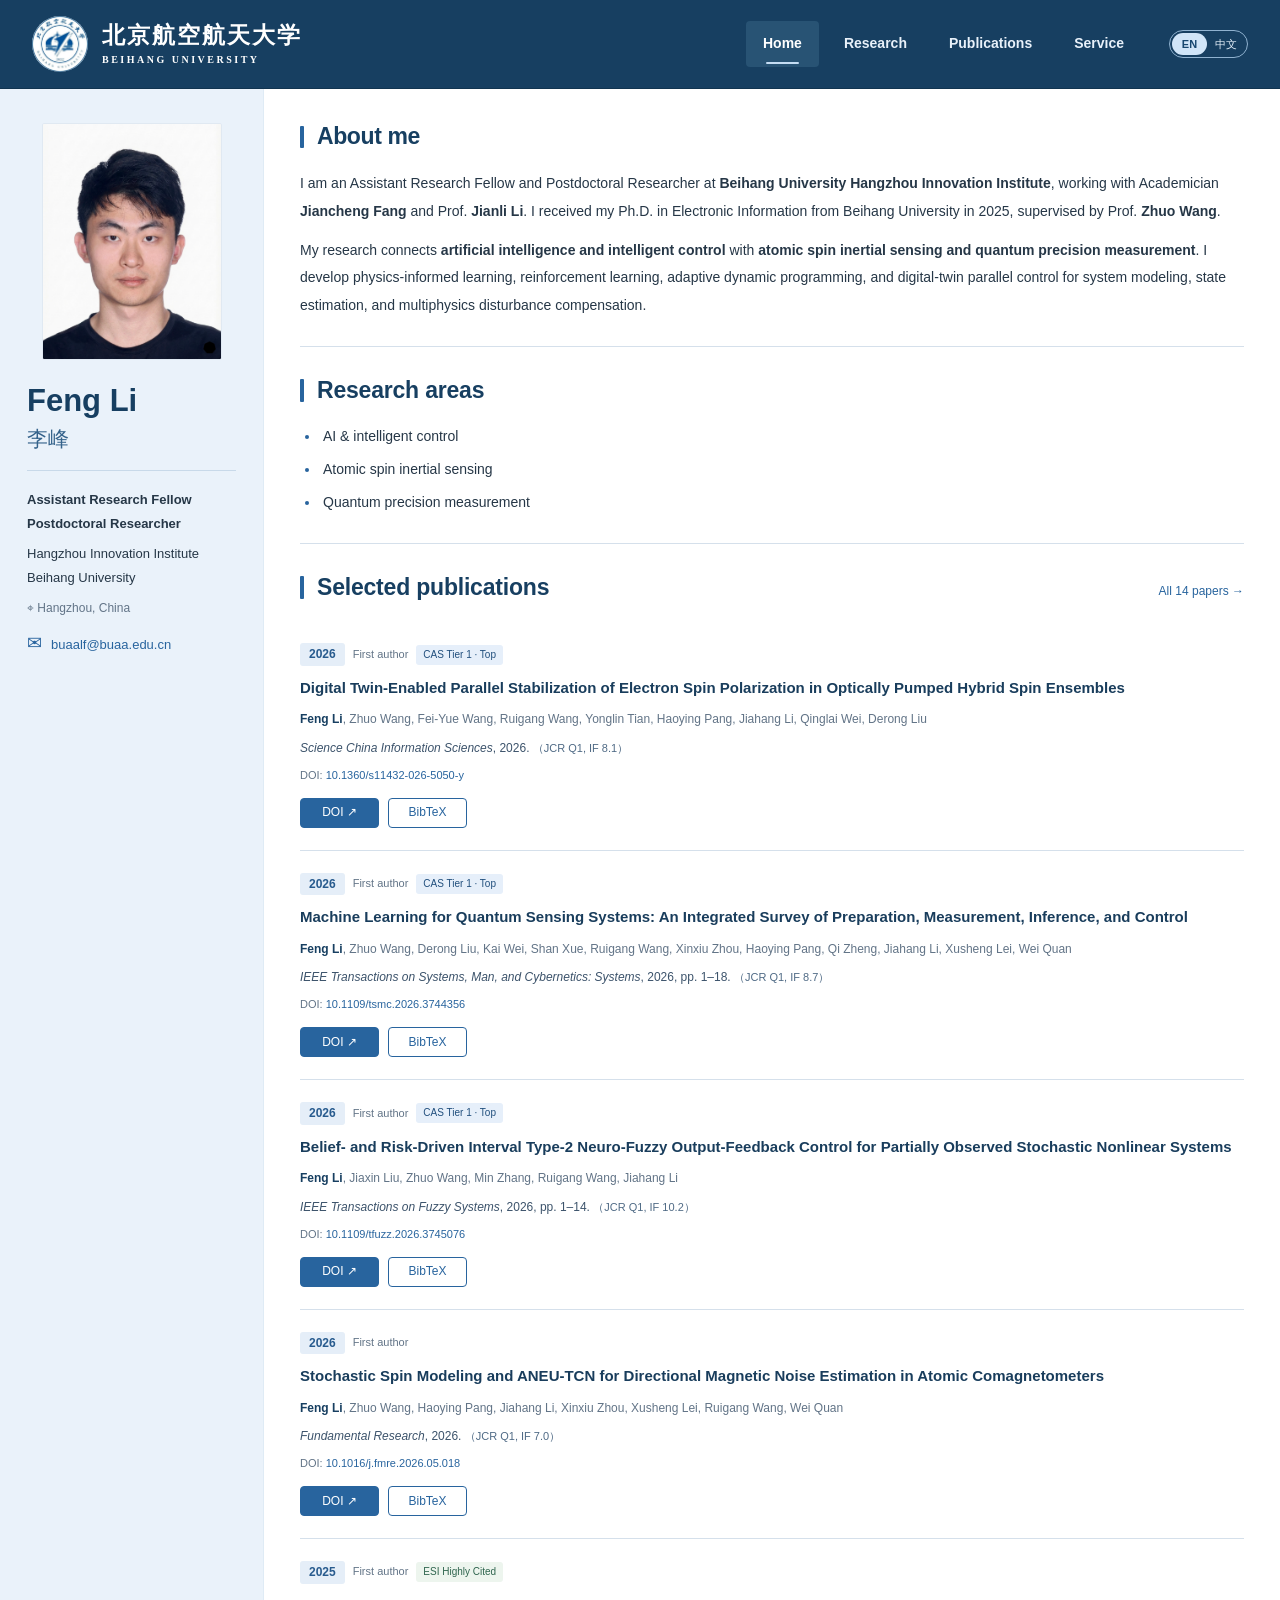
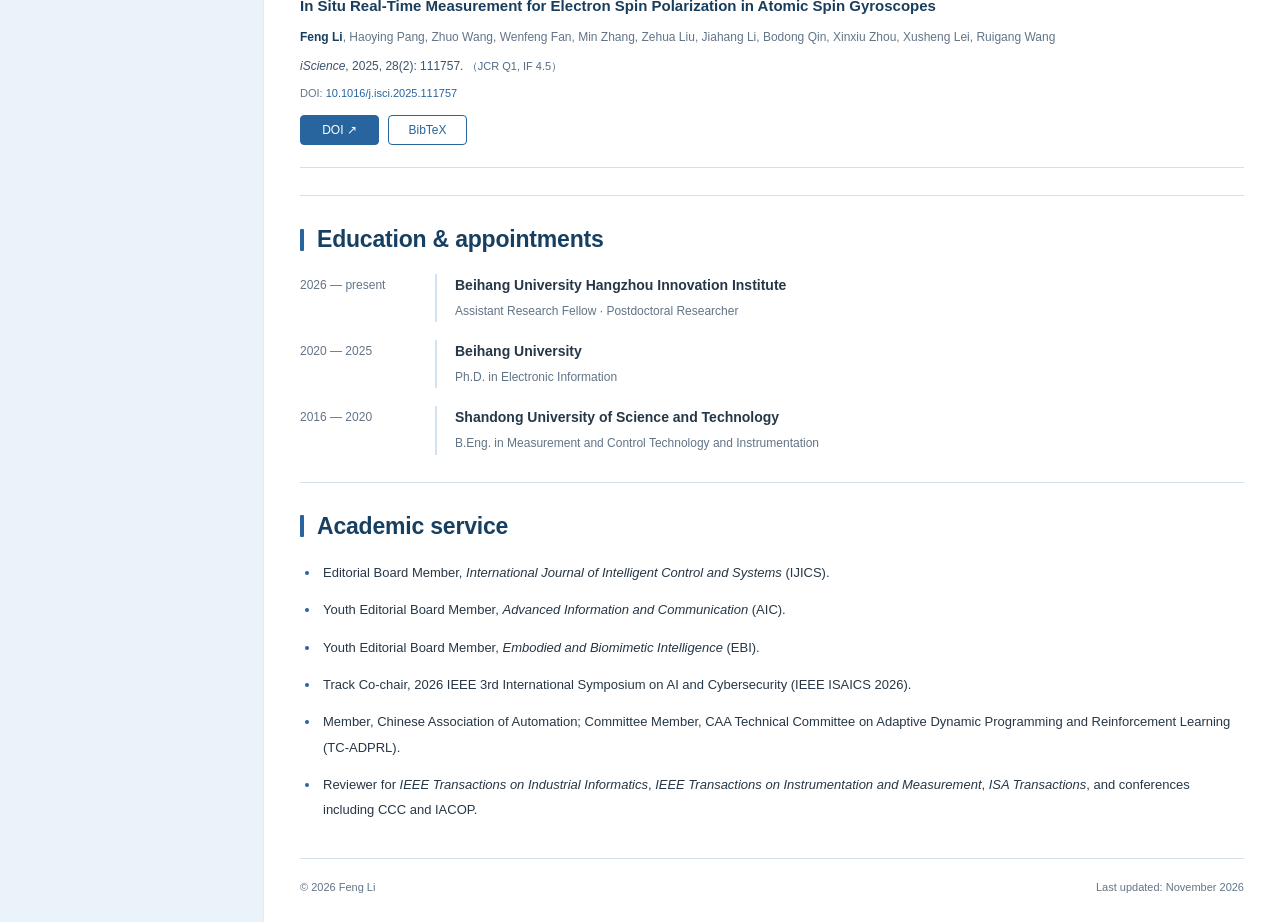
==== index.html @ 1f86ce26 "Use Beihang seal as the website favicon" ====
<!doctype html>
<html lang="en"><head><meta charset="utf-8"><meta name="viewport" content="width=device-width,initial-scale=1">
<title>Feng Li | Beihang University</title><meta name="description" content="Feng Li (李峰), Assistant Research Fellow and Postdoctoral Researcher at Beihang University Hangzhou Innovation Institute. AI, intelligent control, and quantum precision sensing.">
<link rel="icon" href="assets/beihang-seal.jpg?v=5301e7c4b6" type="image/jpeg" sizes="451x451"><link rel="icon" href="assets/favicon.svg?v=5301e7c4b6" type="image/svg+xml" sizes="any"><link rel="stylesheet" href="assets/style.css?v=e3f5baf408">
<script>try{document.documentElement.lang=localStorage.getItem('feng-li-language')==='zh'?'zh':'en'}catch{}</script>
<script defer src="assets/publications.js"></script><script defer src="assets/main.js?v=169845bc36"></script>
<meta property="og:title" content="Feng Li | Beihang University"><meta property="og:description" content="Artificial intelligence, intelligent control, and quantum precision sensing."><meta property="og:type" content="website"><meta property="og:image" content="https://fonx1997.github.io/assets/portrait.jpg">
<link rel="canonical" href="https://fonx1997.github.io/"></head>
<body data-page="home"><a class="skip-link" href="#main"><span data-lang="en">Skip to content</span><span data-lang="zh">跳转到正文</span></a>
<header class="site-header"><div class="header-inner"><a class="university-brand" href="https://www.buaa.edu.cn/" target="_blank" rel="noopener noreferrer" aria-label="北京航空航天大学 / Beihang University">
        <img class="university-seal" src="assets/beihang-seal.jpg" width="56" height="56" alt="北京航空航天大学校徽 / Beihang University emblem">
        <span class="university-wordmark"><span class="university-name-zh">北京航空航天大学</span><span class="university-name-en">BEIHANG UNIVERSITY</span></span>
      </a><nav aria-label="Main navigation"><a href="index.html" data-nav="home" aria-current="page"><span data-lang="en">Home</span><span data-lang="zh">首页</span></a><a href="research.html" data-nav="research"><span data-lang="en">Research</span><span data-lang="zh">研究方向</span></a><a href="publications.html" data-nav="publications"><span data-lang="en">Publications</span><span data-lang="zh">学术论文</span></a><a href="index.html#service" data-nav="service"><span data-lang="en">Service</span><span data-lang="zh">学术服务</span></a></nav>
<div class="language-switch" role="group" aria-label="Website language"><button type="button" data-set-language="en" aria-label="Read in English">EN</button><button type="button" data-set-language="zh" aria-label="切换为中文">中文</button></div></div></header>
<div class="site-layout"><aside class="profile" aria-label="Researcher profile"><div class="profile-inner">
      <a class="portrait-link" href="index.html" aria-label="Feng Li homepage"><img class="portrait" src="assets/portrait.jpg" width="180" height="237" alt="Feng Li / 李峰"></a>
      <a class="profile-name" href="index.html"><span data-lang="en">Feng Li <span class="name-zh">李峰</span></span><span data-lang="zh">李峰 <span class="name-zh">Feng Li</span></span></a>
      <p class="profile-role"><span data-lang="en">Assistant Research Fellow<br> Postdoctoral Researcher</span><span data-lang="zh">助理研究员（博士后）</span></p>
      <p class="profile-affiliation"><span data-lang="en">Hangzhou Innovation Institute<br> Beihang University</span><span data-lang="zh">北京航空航天大学<br> 杭州创新研究院</span></p>
      <p class="location"><span aria-hidden="true">⌖</span> <span data-lang="en">Hangzhou, China</span><span data-lang="zh">中国 · 杭州</span></p>
      <div class="profile-links">
        <a href="mailto:buaalf@buaa.edu.cn"><span aria-hidden="true">✉</span> buaalf@buaa.edu.cn</a>
      </div>
    </div></aside><div class="content-column">
<main id="main"><section id="about"><div class="section-title"><h1><span data-lang="en">About me</span><span data-lang="zh">学术简介</span></h1></div><div data-lang="en"><p>I am an Assistant Research Fellow and Postdoctoral Researcher at <strong>Beihang University Hangzhou Innovation Institute</strong>, working with Academician <strong>Jiancheng Fang</strong> and Prof. <strong>Jianli Li</strong>. I received my Ph.D. in Electronic Information from Beihang University in 2025, supervised by Prof. <strong>Zhuo Wang</strong>.</p><p>My research connects <strong>artificial intelligence and intelligent control</strong> with <strong>atomic spin inertial sensing and quantum precision measurement</strong>. I develop physics-informed learning, reinforcement learning, adaptive dynamic programming, and digital-twin parallel control for system modeling, state estimation, and multiphysics disturbance compensation.</p></div><div data-lang="zh"><p>我现任<strong>北京航空航天大学杭州创新研究院助理研究员（博士后）</strong>，合作导师为<strong>房建成院士、李建利教授</strong>。2025 年获北京航空航天大学电子信息博士学位，博士生导师为<strong>王卓教授</strong>。</p><p>我的研究围绕<strong>人工智能与智能控制算法</strong>及其在<strong>原子自旋惯性测量、量子精密测量</strong>中的应用展开，重点研究物理约束深度学习、强化学习、自适应动态规划与数字孪生平行控制，开展系统建模、状态估计及多物理场耦合扰动补偿。</p></div></section><section id="research-areas"><div class="section-title"><h2><span data-lang="en">Research areas</span><span data-lang="zh">研究方向</span></h2></div><ul class="home-directions"><li><span data-lang="en">AI & intelligent control</span><span data-lang="zh">人工智能与智能控制</span></li><li><span data-lang="en">Atomic spin inertial sensing</span><span data-lang="zh">原子自旋惯性测量</span></li><li><span data-lang="en">Quantum precision measurement</span><span data-lang="zh">量子精密测量</span></li></ul></section><section><div class="section-title"><h2><span data-lang="en">Selected publications</span><span data-lang="zh">代表性论文</span></h2><a href="publications.html"><span data-lang="en">All 14 papers →</span><span data-lang="zh">全部 14 篇 →</span></a></div><article class="publication" id="paper-scis" data-year="2026" data-search="Digital Twin-Enabled Parallel Stabilization of Electron Spin Polarization in Optically Pumped Hybrid Spin Ensembles Science China Information Sciences first parallel quantum">
      <div class="publication-topline"><span class="publication-year">2026</span><span class="role"><span data-lang="en">First author</span><span data-lang="zh">第一作者</span></span><span class="badge top"><span data-lang="en">CAS Tier 1 · Top</span><span data-lang="zh">中科院一区 Top</span></span></div>
      <h3><a href="https://www.sciengine.com/doi/10.1360/s11432-026-5050-y" target="_blank" rel="noopener noreferrer">Digital Twin-Enabled Parallel Stabilization of Electron Spin Polarization in Optically Pumped Hybrid Spin Ensembles</a></h3><p class="authors"><strong>Feng Li</strong>, Zhuo Wang, Fei-Yue Wang, Ruigang Wang, Yonglin Tian, Haoying Pang, Jiahang Li, Qinglai Wei, Derong Liu</p>
      <p class="journal"><i>Science China Information Sciences</i>, 2026. <span class="metrics">（JCR Q1, IF 8.1）</span></p><p class="publication-doi">DOI: <a href="https://doi.org/10.1360/s11432-026-5050-y" target="_blank" rel="noopener noreferrer">10.1360/s11432-026-5050-y</a></p><div class="publication-actions"><a href="https://doi.org/10.1360/s11432-026-5050-y" target="_blank" rel="noopener noreferrer" class="paper-button">DOI ↗</a><button class="text-button" type="button" data-bibtex="scis">BibTeX</button></div>
    </article><article class="publication" id="paper-tsmcs" data-year="2026" data-search="Machine Learning for Quantum Sensing Systems: An Integrated Survey of Preparation, Measurement, Inference, and Control IEEE Transactions on Systems, Man, and Cybernetics: Systems first learning quantum">
      <div class="publication-topline"><span class="publication-year">2026</span><span class="role"><span data-lang="en">First author</span><span data-lang="zh">第一作者</span></span><span class="badge top"><span data-lang="en">CAS Tier 1 · Top</span><span data-lang="zh">中科院一区 Top</span></span></div>
      <h3><a href="https://doi.org/10.1109/tsmc.2026.3744356" target="_blank" rel="noopener noreferrer">Machine Learning for Quantum Sensing Systems: An Integrated Survey of Preparation, Measurement, Inference, and Control</a></h3><p class="authors"><strong>Feng Li</strong>, Zhuo Wang, Derong Liu, Kai Wei, Shan Xue, Ruigang Wang, Xinxiu Zhou, Haoying Pang, Qi Zheng, Jiahang Li, Xusheng Lei, Wei Quan</p>
      <p class="journal"><i>IEEE Transactions on Systems, Man, and Cybernetics: Systems</i>, 2026, pp. 1–18. <span class="metrics">（JCR Q1, IF 8.7）</span></p><p class="publication-doi">DOI: <a href="https://doi.org/10.1109/tsmc.2026.3744356" target="_blank" rel="noopener noreferrer">10.1109/tsmc.2026.3744356</a></p><div class="publication-actions"><a href="https://doi.org/10.1109/tsmc.2026.3744356" target="_blank" rel="noopener noreferrer" class="paper-button">DOI ↗</a><button class="text-button" type="button" data-bibtex="tsmcs">BibTeX</button></div>
    </article><article class="publication" id="paper-tfs" data-year="2026" data-search="Belief- and Risk-Driven Interval Type-2 Neuro-Fuzzy Output-Feedback Control for Partially Observed Stochastic Nonlinear Systems IEEE Transactions on Fuzzy Systems first learning control">
      <div class="publication-topline"><span class="publication-year">2026</span><span class="role"><span data-lang="en">First author</span><span data-lang="zh">第一作者</span></span><span class="badge top"><span data-lang="en">CAS Tier 1 · Top</span><span data-lang="zh">中科院一区 Top</span></span></div>
      <h3><a href="https://doi.org/10.1109/tfuzz.2026.3745076" target="_blank" rel="noopener noreferrer">Belief- and Risk-Driven Interval Type-2 Neuro-Fuzzy Output-Feedback Control for Partially Observed Stochastic Nonlinear Systems</a></h3><p class="authors"><strong>Feng Li</strong>, Jiaxin Liu, Zhuo Wang, Min Zhang, Ruigang Wang, Jiahang Li</p>
      <p class="journal"><i>IEEE Transactions on Fuzzy Systems</i>, 2026, pp. 1–14. <span class="metrics">（JCR Q1, IF 10.2）</span></p><p class="publication-doi">DOI: <a href="https://doi.org/10.1109/tfuzz.2026.3745076" target="_blank" rel="noopener noreferrer">10.1109/tfuzz.2026.3745076</a></p><div class="publication-actions"><a href="https://doi.org/10.1109/tfuzz.2026.3745076" target="_blank" rel="noopener noreferrer" class="paper-button">DOI ↗</a><button class="text-button" type="button" data-bibtex="tfs">BibTeX</button></div>
    </article><article class="publication" id="paper-fr" data-year="2026" data-search="Stochastic Spin Modeling and ANEU-TCN for Directional Magnetic Noise Estimation in Atomic Comagnetometers Fundamental Research first learning quantum">
      <div class="publication-topline"><span class="publication-year">2026</span><span class="role"><span data-lang="en">First author</span><span data-lang="zh">第一作者</span></span></div>
      <h3><a href="https://doi.org/10.1016/j.fmre.2026.05.018" target="_blank" rel="noopener noreferrer">Stochastic Spin Modeling and ANEU-TCN for Directional Magnetic Noise Estimation in Atomic Comagnetometers</a></h3><p class="authors"><strong>Feng Li</strong>, Zhuo Wang, Haoying Pang, Jiahang Li, Xinxiu Zhou, Xusheng Lei, Ruigang Wang, Wei Quan</p>
      <p class="journal"><i>Fundamental Research</i>, 2026. <span class="metrics">（JCR Q1, IF 7.0）</span></p><p class="publication-doi">DOI: <a href="https://doi.org/10.1016/j.fmre.2026.05.018" target="_blank" rel="noopener noreferrer">10.1016/j.fmre.2026.05.018</a></p><div class="publication-actions"><a href="https://doi.org/10.1016/j.fmre.2026.05.018" target="_blank" rel="noopener noreferrer" class="paper-button">DOI ↗</a><button class="text-button" type="button" data-bibtex="fr">BibTeX</button></div>
    </article><article class="publication" id="paper-iscience" data-year="2025" data-search="In Situ Real-Time Measurement for Electron Spin Polarization in Atomic Spin Gyroscopes iScience first quantum">
      <div class="publication-topline"><span class="publication-year">2025</span><span class="role"><span data-lang="en">First author</span><span data-lang="zh">第一作者</span></span><span class="badge cited"><span data-lang="en">ESI Highly Cited</span><span data-lang="zh">ESI 高被引</span></span></div>
      <h3><a href="https://doi.org/10.1016/j.isci.2025.111757" target="_blank" rel="noopener noreferrer">In Situ Real-Time Measurement for Electron Spin Polarization in Atomic Spin Gyroscopes</a></h3><p class="authors"><strong>Feng Li</strong>, Haoying Pang, Zhuo Wang, Wenfeng Fan, Min Zhang, Zehua Liu, Jiahang Li, Bodong Qin, Xinxiu Zhou, Xusheng Lei, Ruigang Wang</p>
      <p class="journal"><i>iScience</i>, 2025, 28(2): 111757. <span class="metrics">（JCR Q1, IF 4.5）</span></p><p class="publication-doi">DOI: <a href="https://doi.org/10.1016/j.isci.2025.111757" target="_blank" rel="noopener noreferrer">10.1016/j.isci.2025.111757</a></p><div class="publication-actions"><a href="https://doi.org/10.1016/j.isci.2025.111757" target="_blank" rel="noopener noreferrer" class="paper-button">DOI ↗</a><button class="text-button" type="button" data-bibtex="iscience">BibTeX</button></div>
    </article></section><section><div class="section-title"><h2><span data-lang="en">Education & appointments</span><span data-lang="zh">教育及工作经历</span></h2></div><ol class="timeline">
<li><span class="timeline-date">2026 — <span data-lang="en">present</span><span data-lang="zh">至今</span></span><div><h3><span data-lang="en">Beihang University Hangzhou Innovation Institute</span><span data-lang="zh">北京航空航天大学杭州创新研究院</span></h3><p><span data-lang="en">Assistant Research Fellow · Postdoctoral Researcher</span><span data-lang="zh">助理研究员（博士后）</span></p></div></li>
<li><span class="timeline-date">2020 — 2025</span><div><h3><span data-lang="en">Beihang University</span><span data-lang="zh">北京航空航天大学</span></h3><p><span data-lang="en">Ph.D. in Electronic Information</span><span data-lang="zh">电子信息 · 工学博士</span></p></div></li>
<li><span class="timeline-date">2016 — 2020</span><div><h3><span data-lang="en">Shandong University of Science and Technology</span><span data-lang="zh">山东科技大学</span></h3><p><span data-lang="en">B.Eng. in Measurement and Control Technology and Instrumentation</span><span data-lang="zh">测控技术与仪器 · 工学学士</span></p></div></li></ol></section><section id="service"><div class="section-title"><h2><span data-lang="en">Academic service</span><span data-lang="zh">学术服务</span></h2></div><ul class="service-list">
<li><span data-lang="en">Editorial Board Member</span><span data-lang="zh">编委</span>, <i>International Journal of Intelligent Control and Systems</i> (IJICS).</li>
<li><span data-lang="en">Youth Editorial Board Member</span><span data-lang="zh">青年编委</span>, <i>Advanced Information and Communication</i> (AIC).</li>
<li><span data-lang="en">Youth Editorial Board Member</span><span data-lang="zh">青年编委</span>, <i>Embodied and Biomimetic Intelligence</i> (EBI).</li>
<li><span data-lang="en">Track Co-chair, 2026 IEEE 3rd International Symposium on AI and Cybersecurity (IEEE ISAICS 2026).</span><span data-lang="zh">2026 年 IEEE 第三届人工智能与网络安全国际会议（IEEE ISAICS 2026）分论坛主席。</span></li>
<li><span data-lang="en">Member, Chinese Association of Automation; Committee Member, CAA Technical Committee on Adaptive Dynamic Programming and Reinforcement Learning (TC-ADPRL).</span><span data-lang="zh">中国自动化学会会员；中国自动化学会自适应动态规划与强化学习（ADPRL）专业委员会委员。</span></li>
<li><span data-lang="en">Reviewer for <i>IEEE Transactions on Industrial Informatics</i>, <i>IEEE Transactions on Instrumentation and Measurement</i>, <i>ISA Transactions</i>, and conferences including CCC and IACOP.</span><span data-lang="zh">担任 <i>IEEE Transactions on Industrial Informatics</i>、<i>IEEE Transactions on Instrumentation and Measurement</i>、<i>ISA Transactions</i> 等期刊及 CCC、IACOP 等会议审稿人。</span></li></ul></section></main><footer><span>© 2026 Feng Li</span><span><span data-lang="en">Last updated: November 2026</span><span data-lang="zh">更新于 2026 年 11 月</span></span></footer></div></div>
<dialog id="bibtex-dialog" aria-labelledby="bibtex-title"><div class="dialog-heading"><h2 id="bibtex-title">BibTeX</h2><button id="close-bibtex" class="close-button" type="button" aria-label="Close BibTeX">×</button></div><p id="bibtex-paper-title"></p><pre id="bibtex-code" tabindex="0"></pre><div class="dialog-actions"><a id="download-bibtex" download>Download .bib</a><button class="primary-button" id="copy-bibtex" type="button"><span data-lang="en">Copy BibTeX</span><span data-lang="zh">复制 BibTeX</span></button></div><p id="copy-status" class="copy-status" role="status" aria-live="polite"></p></dialog>
</body></html>
---- assets/style.css ----
:root {
  --navy: #173f61;
  --blue: #28649e;
  --blue-hover: #1b507f;
  --ink: #263747;
  --muted: #627487;
  --line: #d5e0eb;
  --pale: #eaf2fa;
  --soft: #f2f6fb;
  --sans: -apple-system, BlinkMacSystemFont, 'Segoe UI', 'PingFang SC', 'Microsoft YaHei', sans-serif;
}
* { box-sizing: border-box; }
html { scroll-behavior: smooth; scroll-padding-top: 115px; }
body { margin: 0; color: var(--ink); background: white; font: 15px/1.85 var(--sans); -webkit-font-smoothing: antialiased; }
html[lang=en] [data-lang=zh], html[lang=zh] [data-lang=en], [hidden] { display: none !important; }
a { color: var(--blue); text-decoration: none; text-underline-offset: 4px; }
a:hover { text-decoration: underline; }
button, input, select { font: inherit; }
button { cursor: pointer; }
a, button { -webkit-tap-highlight-color: transparent; }
a:focus-visible, button:focus-visible, input:focus-visible, select:focus-visible, pre:focus-visible { outline: 3px solid #82b6e6; outline-offset: 4px; }
h1, h2, h3, p { margin: 0; }
h1, h2 { color: var(--navy); font-weight: 650; line-height: 1.45; }
h1 { font-size: 30px; margin-bottom: 15px; letter-spacing: -.4px; }
h2 { font-size: 23px; letter-spacing: -.2px; }
h3 { font-size: 16px; line-height: 1.65; font-weight: 600; }
p + p { margin-top: 12px; }
strong { font-weight: 600; }
img { max-width: 100%; }
sup { font-size: .7em; }
.site-header { position: sticky; top: 0; z-index: 20; background: var(--navy); border-bottom: 1px solid #113450; color: white; }
.header-inner { display: flex; align-items: center; gap: 28px; max-width: 1360px; min-height: 88px; padding: 14px 32px; margin: auto; }
.university-brand { display: flex; align-items: center; gap: 14px; color: white; flex-shrink: 0; }
.university-brand:hover { text-decoration: none; }
.university-seal { display: block; width: 56px; height: 56px; flex-shrink: 0; border-radius: 50%; background: white; }
.university-wordmark { display: flex; flex-direction: column; gap: 3px; }
.university-name-zh { font: 600 23px/1.3 'Kaiti SC', STKaiti, 'Songti SC', serif; letter-spacing: 2px; white-space: nowrap; }
.university-name-en { font: 600 10px/1.4 Georgia, serif; letter-spacing: 2.5px; white-space: nowrap; }
.site-header nav { display: flex; align-items: stretch; gap: 8px; margin-left: auto; }
.site-header nav a { display: flex; align-items: center; justify-content: center; position: relative; padding: 10px 17px; color: #e8f1fa; font-size: 14px; font-weight: 550; white-space: nowrap; border-radius: 4px; transition: background .18s; }
.site-header nav a:hover { text-decoration: none; background: #244f74; color: white; }
.site-header nav a[aria-current] { background: #285374; color: white; }
.site-header nav a[aria-current]::after { content: ''; position: absolute; left: 20px; right: 20px; bottom: 3px; height: 2px; background: #c5ddf4; border-radius: 2px; }
.language-switch { display: flex; padding: 2px; border: 1px solid #90b2d0; border-radius: 18px; flex-shrink: 0; }
.language-switch button { min-width: 35px; padding: 2px 8px; font-size: 11px; line-height: 1.7; border: 0; border-radius: 14px; background: transparent; color: #e4eff9; }
.language-switch button[aria-pressed=true] { background: #d1e5f8; color: #17476f; font-weight: 650; }
.site-layout { display: grid; grid-template-columns: 264px minmax(0, 1fr); max-width: 1360px; min-height: calc(100vh - 88px); margin: auto; }
.profile { background: var(--pale); border-right: 1px solid #dfebf5; min-width: 0; }
.profile-inner { position: sticky; top: 88px; padding: 34px 27px 38px; }
.portrait-link { display: block; width: 180px; max-width: 100%; margin: 0 auto 22px; }
.portrait { display: block; width: 180px; height: auto; aspect-ratio: 1696/2234; object-fit: cover; border: 1px solid #e0e9f2; border-radius: 2px; }
.profile-name { display: block; color: var(--navy); font-size: 31px; font-weight: 650; line-height: 1.25; }
.profile-name:hover { text-decoration: none; }
.name-zh { display: block; color: #35638b; font: 400 21px/1.5 var(--sans); margin-top: 2px; }
.profile-role { border-top: 1px solid #c8d9e9; padding-top: 17px; font-size: 13px; font-weight: 550; line-height: 1.8; margin-top: 16px; }
.profile-affiliation { font-size: 13px; line-height: 1.8; margin-top: 7px; }
.location { color: var(--muted); font-size: 12px; margin-top: 8px; }
.profile-links { font-size: 13px; margin-top: 14px; }
.profile-links a { display: flex; align-items: baseline; gap: 9px; overflow-wrap: anywhere; }
.profile-links span[aria-hidden] { font-size: 18px; line-height: 1; flex-shrink: 0; }
.content-column { min-width: 0; padding: 31px 36px 25px; }
section { padding-top: 27px; margin-top: 27px; border-top: 1px solid var(--line); scroll-margin-top: 110px; }
section:first-child { margin-top: 0; padding-top: 0; border-top: 0; }
.section-title { display: flex; align-items: baseline; justify-content: space-between; gap: 16px; margin-bottom: 17px; }
.section-title h1, .section-title h2 { position: relative; padding-left: 17px; margin-bottom: 0; font-size: 23px; }
.section-title h1::before, .section-title h2::before { position: absolute; content: ''; top: .24em; bottom: .24em; left: 0; width: 4px; border-radius: 1px; background: var(--blue); }
.section-title > a { flex-shrink: 0; font-size: 12px; font-weight: 500; }
#about p { font-size: 14px; line-height: 1.95; }
.home-directions { display: grid; gap: 7px; padding-left: 20px; margin: 0; font-size: 14px; }
.home-directions li { padding-left: 3px; }
.home-directions li::marker { color: var(--blue); }
.section-note { color: var(--muted); font-size: 12px; margin: -3px 0 7px; }
.publication { position: relative; padding: 22px 0; margin: 0; border-bottom: 1px solid var(--line); scroll-margin-top: 112px; overflow-wrap: anywhere; }
.publication-topline { display: flex; align-items: center; flex-wrap: wrap; gap: 8px; margin-bottom: 9px; }
.publication-year { background: #e5eef8; color: #285b8e; padding: 0 9px; border-radius: 3px; font-size: 12px; font-weight: 550; line-height: 1.9; font-variant-numeric: tabular-nums; }
.role { color: var(--muted); font-size: 11px; line-height: 1.8; }
.badge { font-size: 10px; line-height: 1.8; padding: 1px 7px; border-radius: 3px; background: #eef3fa; color: #315d88; }
.badge.top { color: #214f7d; background: #e6effa; }
.badge.cited { color: #2f654e; background: #edf5ee; }
.badge.accepted { color: #7a6033; background: #f7f2e7; }
.publication h3 { font-size: 15px; font-weight: 600; line-height: 1.75; margin-bottom: 7px; }
.publication h3 a { color: #193d5c; }
.publication h3 a:hover { color: var(--blue); }
.authors { font-size: 12px; line-height: 1.9; color: var(--muted); margin: 0 0 6px; }
.authors strong { color: var(--navy); }
.journal { font-size: 12px; line-height: 1.9; color: #3c536b; margin: 0; }
.journal i { font-weight: 500; }
.metrics { color: #4f6a85; font-size: 11px; white-space: nowrap; }
.publication-doi { font-size: 11px; color: var(--muted); line-height: 1.8; margin: 6px 0 0; }
.publication-actions { display: flex; align-items: center; gap: 9px; margin-top: 12px; }
.publication-actions > a, .text-button { display: inline-flex; align-items: center; justify-content: center; min-width: 79px; min-height: 30px; padding: 3px 12px; border: 1px solid var(--blue); border-radius: 4px; background: white; color: var(--blue); font: 12px/1.7 var(--sans); transition: background .18s; }
.publication-actions .paper-button { background: var(--blue); color: white; }
.publication-actions > a:hover { text-decoration: none; background: var(--blue-hover); border-color: var(--blue-hover); }
.text-button:hover { background: #eaf2fa; }
.timeline { display: grid; gap: 18px; list-style: none; padding: 0; margin: 0; }
.timeline li { display: grid; grid-template-columns: 115px minmax(0,1fr); gap: 20px; }
.timeline li > div { border-left: 2px solid #d3e2f0; padding-left: 18px; }
.timeline-date { color: var(--muted); font-size: 12px; line-height: 1.9; }
.timeline h3 { font-size: 14px; }
.timeline p { font-size: 12px; color: var(--muted); margin-top: 3px; }
.service-list { display: grid; gap: 12px; padding-left: 20px; margin: 0; font-size: 13px; line-height: 1.95; }
.service-list li { padding-left: 3px; }
.service-list li::marker { color: var(--blue); }
footer { display: flex; flex-wrap: wrap; justify-content: space-between; gap: 8px 20px; margin-top: 35px; padding-top: 18px; border-top: 1px solid var(--line); font-size: 11px; color: var(--muted); }
.eyebrow { margin-bottom: 7px; color: var(--blue); font-size: 10px; font-weight: 600; letter-spacing: 1.6px; }
.page-intro { font-size: 14px; color: var(--muted); line-height: 1.95; max-width: 760px; }
.research-keywords { display: flex; flex-wrap: wrap; gap: 7px; margin-top: 15px; color: #456788; font-size: 10px; }
.research-keywords span { padding: 3px 8px; border: 1px solid #dde7f1; border-radius: 3px; background: var(--soft); }
.research-direction { display: grid; grid-template-columns: 35px minmax(0,1fr); gap: 19px; padding-bottom: 0; }
.direction-number { color: #779abe; font: 500 25px/1.5 var(--sans); }
.research-direction h2 { font-size: 21px; margin-bottom: 12px; }
.research-direction p { font-size: 13px; line-height: 1.95; }
.research-direction .related-label { font-size: 11px; color: var(--muted); margin-top: 21px; }
.related-work { display: grid; gap: 9px; padding-left: 18px; margin: 9px 0 0; }
.related-work li { font-size: 12px; line-height: 1.85; }
.related-work li::marker { color: #7193b2; }
.project { padding: 18px 20px; margin-bottom: 12px; background: var(--soft); border-left: 3px solid #a9c6e2; border-radius: 0 4px 4px 0; }
.project .role { color: var(--blue); margin-bottom: 6px; }
.project h3 { font-size: 14px; margin-bottom: 7px; }
.project > p:last-child { font-size: 12px; color: var(--muted); line-height: 1.9; }
.publication-summary { display: flex; flex-wrap: wrap; gap: 10px; margin-top: 19px; font-size: 12px; color: #315d88; }
.publication-summary > span { padding: 4px 10px; border: 1px solid #dae6f2; border-radius: 4px; background: var(--soft); }
.publication-toolbar { display: flex; gap: 12px; margin-top: 24px; }
.search-label { min-width: 0; flex: 1; }
.publication-toolbar input, .publication-toolbar select { width: 100%; height: 43px; padding: 9px 12px; border: 1px solid #c8d8e7; border-radius: 4px; background: white; color: var(--ink); font-size: 12px; }
.publication-toolbar input::placeholder { color: #7b8d9e; }
.publication-toolbar select { min-width: 125px; cursor: pointer; }
.publication-list-info { display: flex; align-items: center; justify-content: space-between; gap: 12px; margin-top: 14px; padding-bottom: 14px; border-bottom: 1px solid var(--line); color: var(--muted); font-size: 12px; }
.publication-footnote { font-size: 11px; color: var(--muted); line-height: 1.9; margin-top: 22px; }
#no-results { margin: 30px 0; color: var(--muted); font-size: 13px; }
dialog { width: min(740px,calc(100% - 28px)); max-height: 86vh; padding: 26px; border: 1px solid #cbdbe9; border-radius: 8px; color: var(--ink); background: white; box-shadow: 0 20px 65px #12345433; }
dialog::backdrop { background: #12304b66; }
.dialog-heading { display: flex; align-items: center; justify-content: space-between; margin-bottom: 10px; }
.dialog-heading h2 { font-size: 24px; }
.close-button { padding: 3px 8px; border: 0; background: transparent; color: var(--muted); font-size: 28px; line-height: 1; }
#bibtex-paper-title { margin-bottom: 17px; color: var(--muted); font-size: 12px; line-height: 1.8; }
#bibtex-code { max-height: 43vh; overflow: auto; overflow-wrap: anywhere; white-space: pre-wrap; padding: 17px; margin: 0; border: 1px solid #e0e8f1; border-radius: 4px; background: var(--soft); font: 11px/1.85 ui-monospace, SFMono-Regular, Consolas, monospace; }
.dialog-actions { display: flex; align-items: center; justify-content: space-between; gap: 15px; margin-top: 19px; font-size: 12px; }
.primary-button { padding: 9px 16px; border: 1px solid var(--blue); border-radius: 4px; color: white; background: var(--blue); font-size: 12px; }
.primary-button:hover { background: var(--blue-hover); }
.copy-status { margin-top: 10px; min-height: 18px; color: #356349; font-size: 11px; }
.skip-link { position: fixed; top: -100px; left: 15px; z-index: 100; padding: 8px 15px; background: white; border: 1px solid var(--blue); }
.skip-link:focus { top: 10px; }
.visually-hidden { position: absolute; width: 1px; height: 1px; padding: 0; margin: -1px; overflow: hidden; clip: rect(0,0,0,0); white-space: nowrap; border: 0; }
@media (max-width: 1100px) {
  .header-inner { gap: 17px; padding: 13px 24px; }
  .university-name-zh { font-size: 21px; letter-spacing: 1px; }
  .university-name-en { font-size: 9px; letter-spacing: 1.9px; }
  .university-seal { width: 50px; height: 50px; }
  .site-header nav { gap: 3px; }
  .site-header nav a { font-size: 13px; padding: 10px 12px; }
  .site-layout { grid-template-columns: 235px minmax(0,1fr); }
  .profile-inner { padding: 30px 22px; }
  .profile-links { font-size: 12px; }
  .content-column { padding: 28px; }
}
@media (max-width: 820px) {
  html { scroll-padding-top: 18px; }
  .site-header { position: static; }
  .header-inner { display: grid; grid-template-columns: minmax(0,1fr) auto; gap: 16px 12px; padding: 17px 22px 0; }
  .university-seal { width: 45px; height: 45px; }
  .university-name-zh { font-size: 20px; }
  .university-name-en { font-size: 9px; letter-spacing: 1.8px; }
  .site-header nav { grid-column: 1/-1; grid-row: 2; justify-content: space-between; width: 100%; gap: 3px; margin: 0; }
  .site-header nav a { flex: 1; font-size: 13px; padding: 12px 8px 14px; border-radius: 4px 4px 0 0; }
  .site-header nav a[aria-current]::after { bottom: 0; }
  .language-switch { justify-self: end; }
  .site-layout { display: block; }
  .profile { border-right: 0; border-bottom: 1px solid #d5e4f2; }
  .profile-inner { position: static; display: grid; grid-template-columns: 105px minmax(0,1fr); gap: 0 22px; padding: 25px 23px; }
  .portrait-link { width: 105px; grid-column: 1; grid-row: 1/6; margin: 0; }
  .portrait { width: 105px; }
  .profile-name { grid-column: 2; grid-row: 1; font-size: 27px; }
  .name-zh { display: inline; margin-left: 8px; font-size: 17px; }
  .profile-role { grid-column: 2; grid-row: 2; border: 0; padding: 0; margin-top: 7px; font-size: 12px; }
  .profile-role br { display: none; }
  .profile-affiliation { grid-column: 2; grid-row: 3; font-size: 11px; margin-top: 5px; }
  .profile-affiliation br { display: none; }
  .location { grid-column: 2; grid-row: 4; font-size: 11px; margin-top: 4px; }
  .profile-links { grid-column: 2; grid-row: 5; font-size: 11px; margin-top: 5px; }
  .profile-links a { gap: 6px; }
  .profile-links span[aria-hidden] { font-size: 14px; }
  .content-column { padding: 27px 23px 22px; }
  h1 { font-size: 26px; }
  .section-title h1, .section-title h2 { font-size: 21px; }
  .section-title > a { font-size: 11px; }
  #about p { font-size: 13px; }
  section { padding-top: 23px; margin-top: 23px; scroll-margin-top: 20px; }
  .home-directions { font-size: 13px; }
  .section-note { font-size: 11px; }
  .publication { padding: 19px 0; scroll-margin-top: 20px; }
  .publication h3 { font-size: 14px; }
  .publication-topline { gap: 6px; }
  .publication-year { font-size: 11px; padding: 0 7px; }
  .badge { font-size: 9px; padding: 1px 5px; }
  .role { font-size: 10px; }
  .authors, .journal { font-size: 11px; }
  .metrics { font-size: 10px; }
  .publication-doi { font-size: 10px; }
  .publication-actions > a, .text-button { min-height: 32px; font-size: 11px; }
  .timeline li { grid-template-columns: 83px minmax(0,1fr); gap: 12px; }
  .timeline li > div { padding-left: 13px; }
  .timeline-date { font-size: 10px; }
  .timeline h3 { font-size: 12px; }
  .timeline p { font-size: 11px; }
  .service-list { font-size: 12px; }
  .page-intro { font-size: 13px; }
  .research-direction { grid-template-columns: 27px minmax(0,1fr); gap: 12px; }
  .direction-number { font-size: 22px; }
  .research-direction h2 { font-size: 19px; }
  .research-direction p { font-size: 12px; }
  .project { padding: 15px 16px; }
  .project h3 { font-size: 13px; }
  .project > p:last-child { font-size: 11px; }
  .publication-summary { font-size: 11px; }
  .publication-toolbar { gap: 9px; }
  .publication-toolbar input { font-size: 11px; }
  .publication-toolbar select { min-width: 105px; font-size: 11px; padding-left: 9px; }
  .publication-list-info { font-size: 10px; }
  footer { font-size: 10px; }
  dialog { padding: 20px; }
}
@media (max-width: 380px) {
  .header-inner { padding: 14px 15px 0; gap: 14px 9px; }
  .university-brand { gap: 9px; }
  .university-seal { width: 37px; height: 37px; }
  .university-name-zh { font-size: 16px; letter-spacing: .5px; }
  .university-name-en { font-size: 7px; letter-spacing: 1.4px; }
  .language-switch button { min-width: 29px; padding: 2px 5px; font-size: 10px; }
  .site-header nav a { padding-left: 5px; padding-right: 5px; font-size: 11px; }
  .profile-inner { grid-template-columns: 83px minmax(0,1fr); gap: 0 16px; padding: 21px 17px; }
  .portrait-link, .portrait { width: 83px; }
  .profile-name { font-size: 24px; }
  .name-zh { font-size: 14px; margin-left: 5px; }
  .profile-role { font-size: 11px; margin-top: 5px; }
  .profile-affiliation { font-size: 10px; }
  .profile-links { font-size: 10px; }
  .content-column { padding: 24px 17px 20px; }
  .section-title h1, .section-title h2 { font-size: 20px; }
  .section-title { gap: 10px; }
}
@media (max-height: 780px) and (min-width: 821px) {
  .profile-inner { position: static; }
}
@media (prefers-reduced-motion: reduce) { html { scroll-behavior: auto; } * { transition: none !important; } }
@media print {
  body { background: white; }
  .site-header, .profile, footer, .publication-toolbar, .publication-list-info, .publication-actions, .skip-link { display: none; }
  .site-layout { display: block; max-width: none; }
  .content-column { padding: 0; }
  section { break-inside: avoid; }
  .publication { break-inside: avoid; }
  a { color: inherit; }
  dialog { display: none; }
}
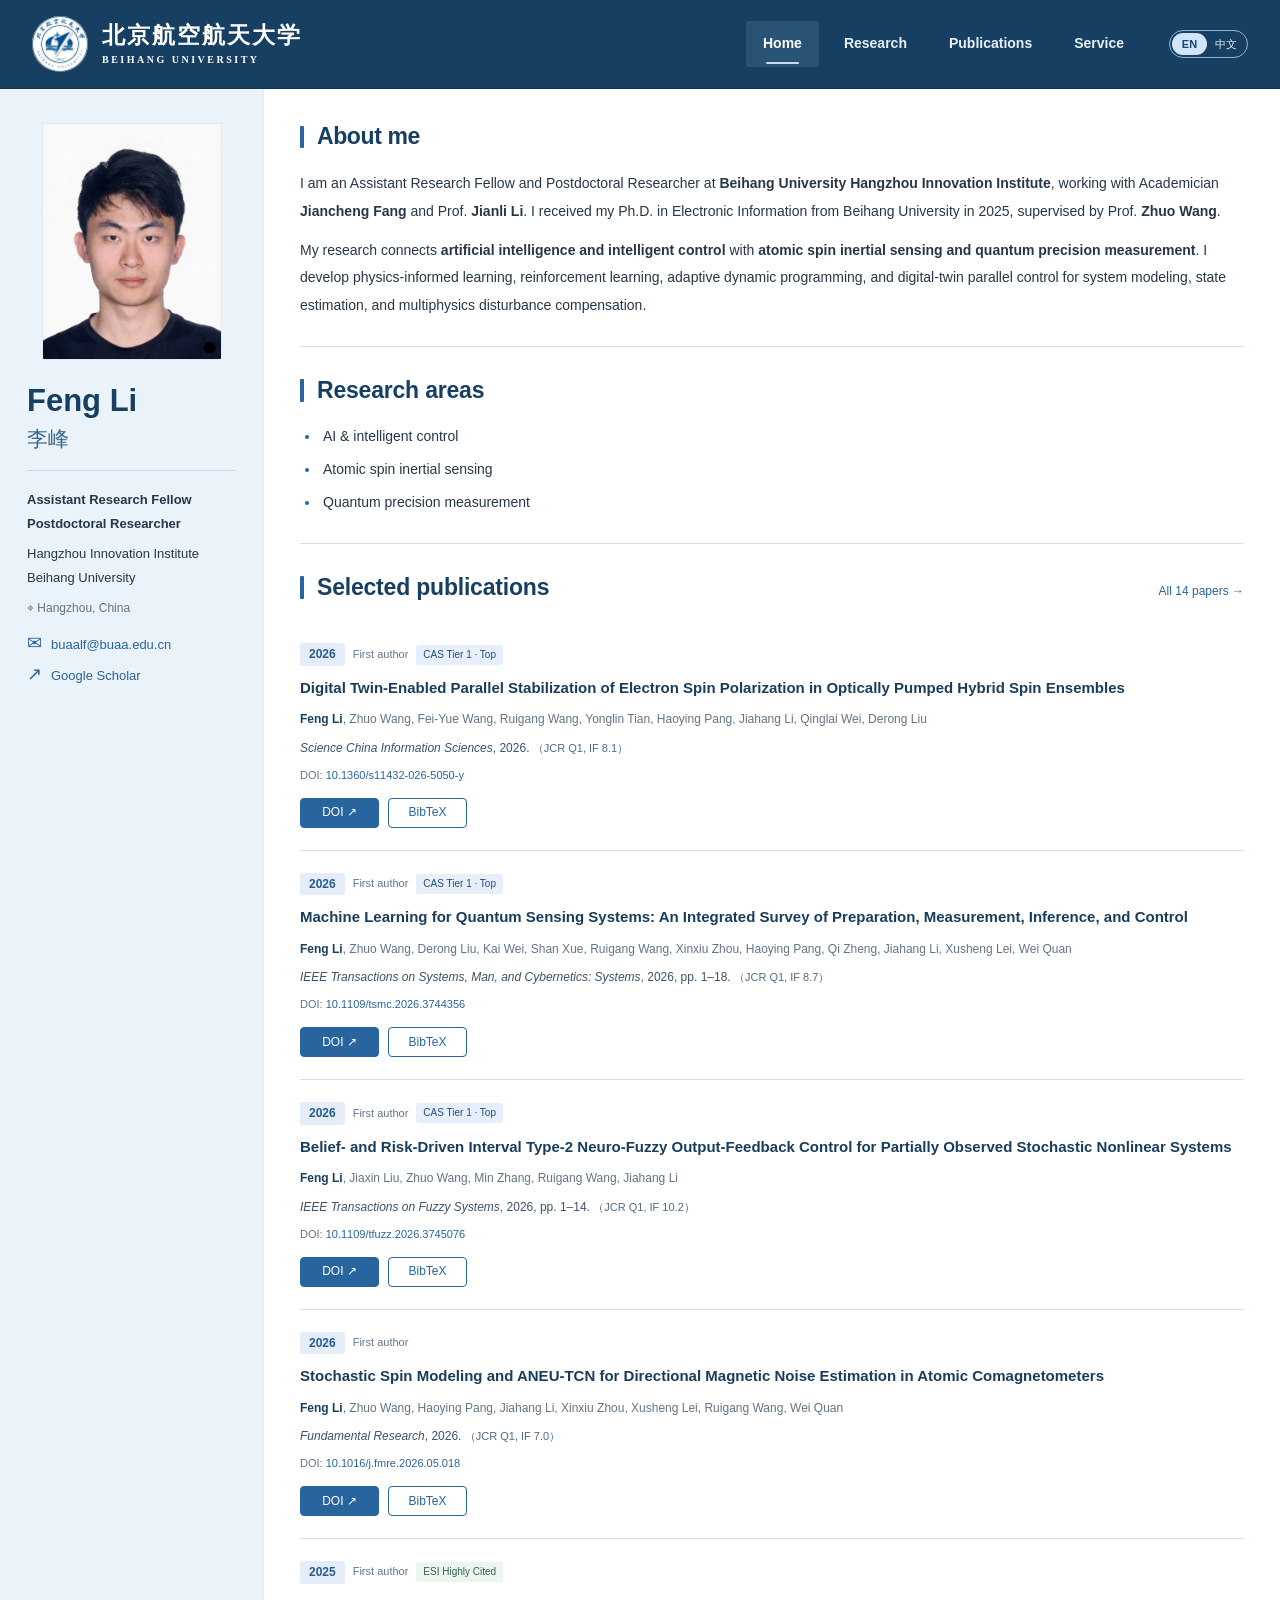
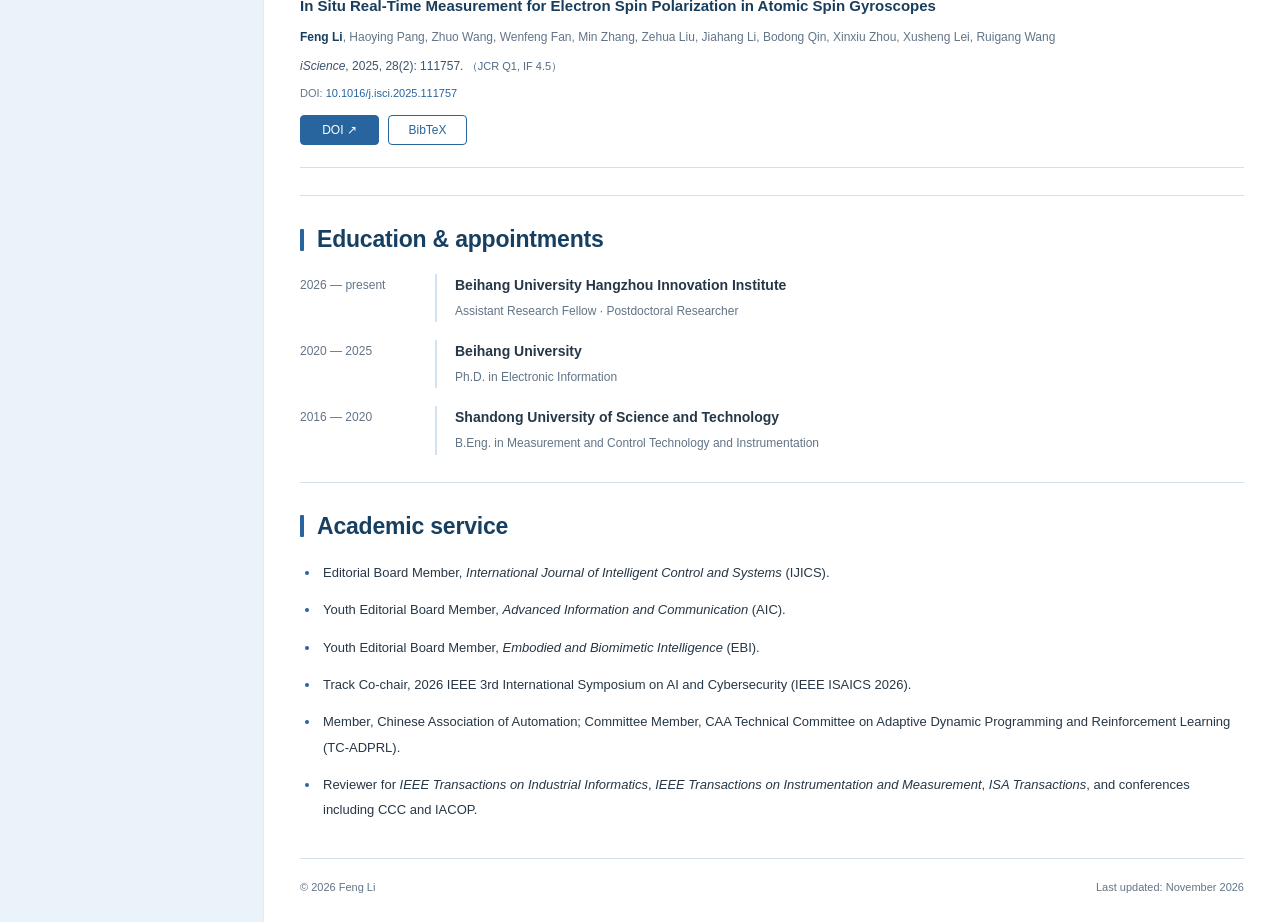
==== commit d1619351: "Add bilingual Google Scholar link to researcher profile" ====
--- a/index.html
+++ b/index.html
@@ -1,9 +1,9 @@
 <!doctype html>
 <html lang="en"><head><meta charset="utf-8"><meta name="viewport" content="width=device-width,initial-scale=1">
 <title>Feng Li | Beihang University</title><meta name="description" content="Feng Li (李峰), Assistant Research Fellow and Postdoctoral Researcher at Beihang University Hangzhou Innovation Institute. AI, intelligent control, and quantum precision sensing.">
-<link rel="icon" href="assets/beihang-seal.jpg?v=5301e7c4b6" type="image/jpeg" sizes="451x451"><link rel="icon" href="assets/favicon.svg?v=5301e7c4b6" type="image/svg+xml" sizes="any"><link rel="stylesheet" href="assets/style.css?v=e3f5baf408">
+<link rel="icon" href="assets/beihang-seal.jpg?v=5301e7c4b6" type="image/jpeg" sizes="451x451"><link rel="icon" href="assets/favicon.svg?v=5301e7c4b6" type="image/svg+xml" sizes="any"><link rel="stylesheet" href="assets/style.css?v=06b434cf26">
 <script>try{document.documentElement.lang=localStorage.getItem('feng-li-language')==='zh'?'zh':'en'}catch{}</script>
-<script defer src="assets/publications.js"></script><script defer src="assets/main.js?v=169845bc36"></script>
+<script defer src="assets/publications.js?v=2ffc577b8e"></script><script defer src="assets/main.js?v=169845bc36"></script>
 <meta property="og:title" content="Feng Li | Beihang University"><meta property="og:description" content="Artificial intelligence, intelligent control, and quantum precision sensing."><meta property="og:type" content="website"><meta property="og:image" content="https://fonx1997.github.io/assets/portrait.jpg">
 <link rel="canonical" href="https://fonx1997.github.io/"></head>
 <body data-page="home"><a class="skip-link" href="#main"><span data-lang="en">Skip to content</span><span data-lang="zh">跳转到正文</span></a>
@@ -20,6 +20,7 @@
       <p class="location"><span aria-hidden="true">⌖</span> <span data-lang="en">Hangzhou, China</span><span data-lang="zh">中国 · 杭州</span></p>
       <div class="profile-links">
         <a href="mailto:buaalf@buaa.edu.cn"><span aria-hidden="true">✉</span> buaalf@buaa.edu.cn</a>
+        <a href="https://scholar.google.com.hk/citations?hl=zh-CN&amp;user=TNCvefQAAAAJ&amp;view_op=list_works&amp;sortby=pubdate" target="_blank" rel="noopener noreferrer" class="scholar-link"><span aria-hidden="true">↗</span><span data-lang="en">Google Scholar</span><span data-lang="zh">谷歌学术</span></a>
       </div>
     </div></aside><div class="content-column">
 <main id="main"><section id="about"><div class="section-title"><h1><span data-lang="en">About me</span><span data-lang="zh">学术简介</span></h1></div><div data-lang="en"><p>I am an Assistant Research Fellow and Postdoctoral Researcher at <strong>Beihang University Hangzhou Innovation Institute</strong>, working with Academician <strong>Jiancheng Fang</strong> and Prof. <strong>Jianli Li</strong>. I received my Ph.D. in Electronic Information from Beihang University in 2025, supervised by Prof. <strong>Zhuo Wang</strong>.</p><p>My research connects <strong>artificial intelligence and intelligent control</strong> with <strong>atomic spin inertial sensing and quantum precision measurement</strong>. I develop physics-informed learning, reinforcement learning, adaptive dynamic programming, and digital-twin parallel control for system modeling, state estimation, and multiphysics disturbance compensation.</p></div><div data-lang="zh"><p>我现任<strong>北京航空航天大学杭州创新研究院助理研究员（博士后）</strong>，合作导师为<strong>房建成院士、李建利教授</strong>。2025 年获北京航空航天大学电子信息博士学位，博士生导师为<strong>王卓教授</strong>。</p><p>我的研究围绕<strong>人工智能与智能控制算法</strong>及其在<strong>原子自旋惯性测量、量子精密测量</strong>中的应用展开，重点研究物理约束深度学习、强化学习、自适应动态规划与数字孪生平行控制，开展系统建模、状态估计及多物理场耦合扰动补偿。</p></div></section><section id="research-areas"><div class="section-title"><h2><span data-lang="en">Research areas</span><span data-lang="zh">研究方向</span></h2></div><ul class="home-directions"><li><span data-lang="en">AI & intelligent control</span><span data-lang="zh">人工智能与智能控制</span></li><li><span data-lang="en">Atomic spin inertial sensing</span><span data-lang="zh">原子自旋惯性测量</span></li><li><span data-lang="en">Quantum precision measurement</span><span data-lang="zh">量子精密测量</span></li></ul></section><section><div class="section-title"><h2><span data-lang="en">Selected publications</span><span data-lang="zh">代表性论文</span></h2><a href="publications.html"><span data-lang="en">All 14 papers →</span><span data-lang="zh">全部 14 篇 →</span></a></div><article class="publication" id="paper-scis" data-year="2026" data-search="Digital Twin-Enabled Parallel Stabilization of Electron Spin Polarization in Optically Pumped Hybrid Spin Ensembles Science China Information Sciences first parallel quantum">
--- a/assets/style.css
+++ b/assets/style.css
@@ -55,7 +55,7 @@
 .profile-role { border-top: 1px solid #c8d9e9; padding-top: 17px; font-size: 13px; font-weight: 550; line-height: 1.8; margin-top: 16px; }
 .profile-affiliation { font-size: 13px; line-height: 1.8; margin-top: 7px; }
 .location { color: var(--muted); font-size: 12px; margin-top: 8px; }
-.profile-links { font-size: 13px; margin-top: 14px; }
+.profile-links { display: grid; gap: 7px; font-size: 13px; margin-top: 14px; }
 .profile-links a { display: flex; align-items: baseline; gap: 9px; overflow-wrap: anywhere; }
 .profile-links span[aria-hidden] { font-size: 18px; line-height: 1; flex-shrink: 0; }
 .content-column { min-width: 0; padding: 31px 36px 25px; }
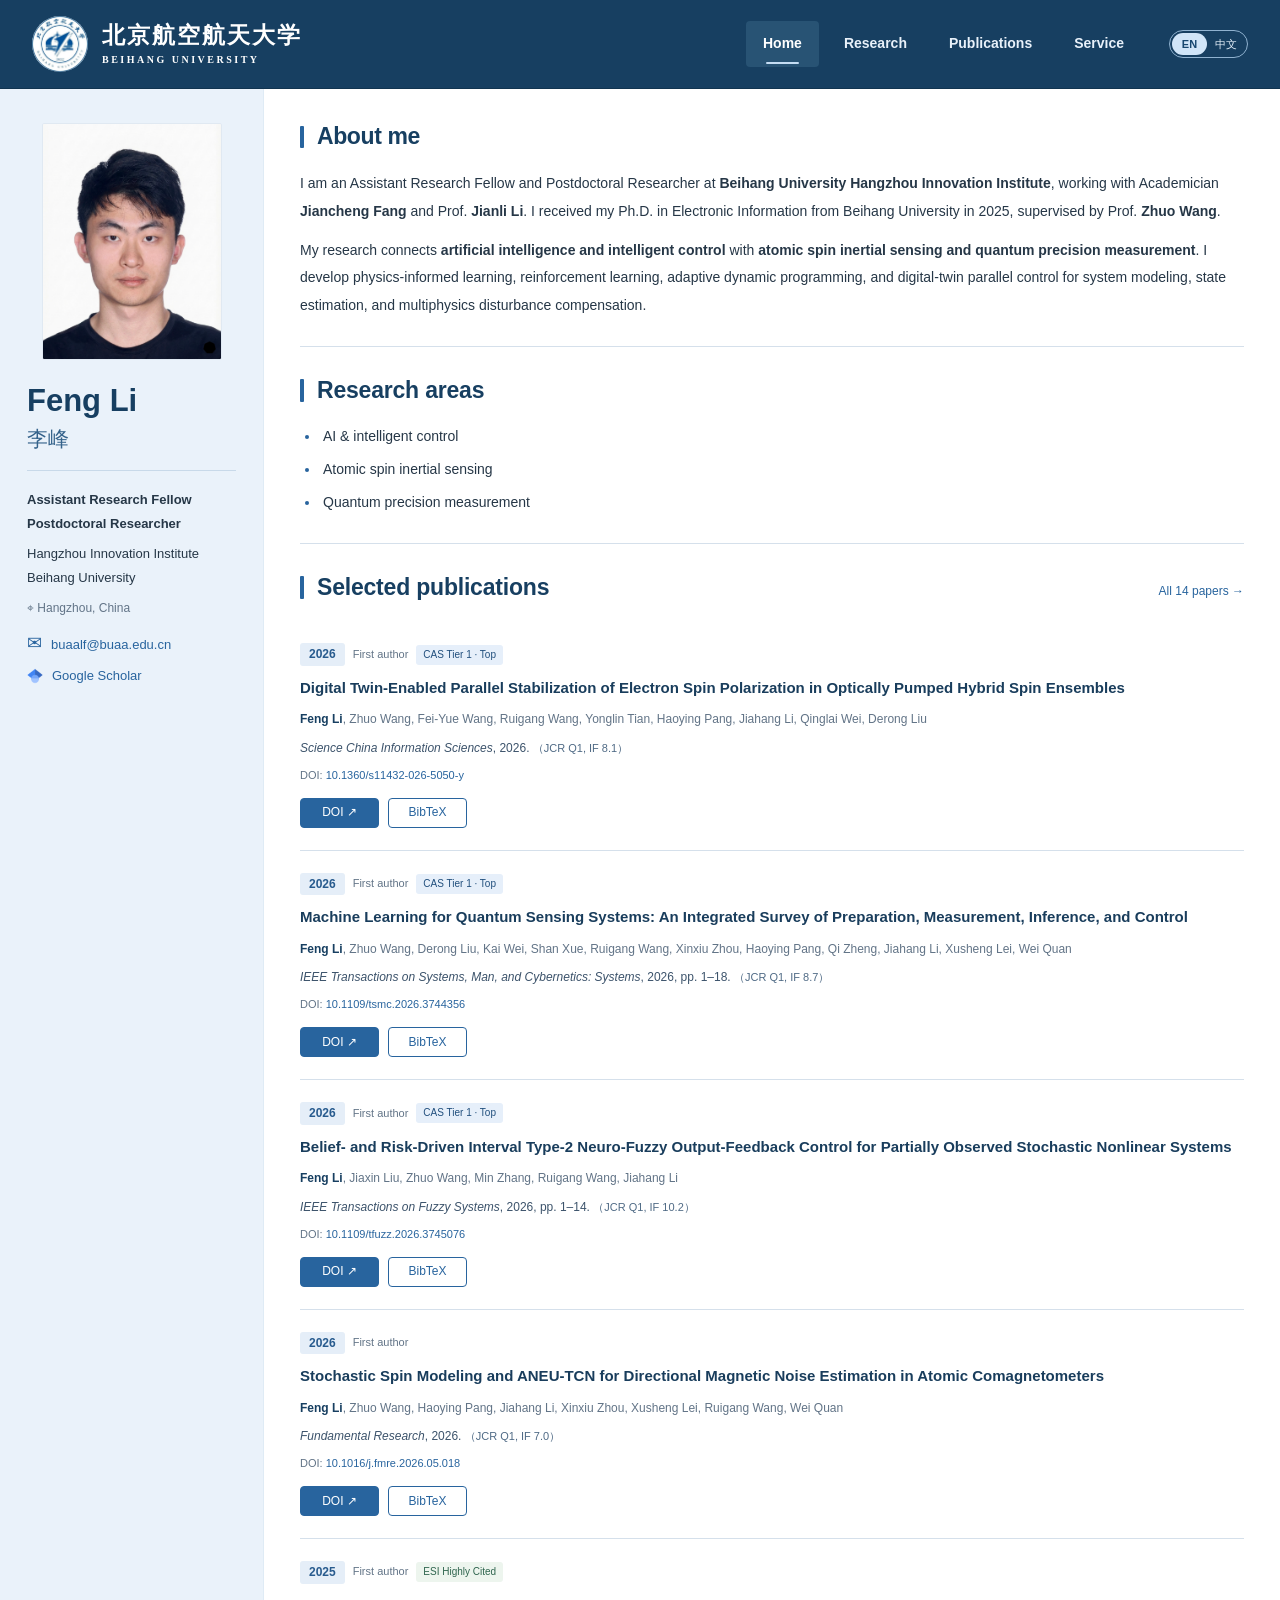
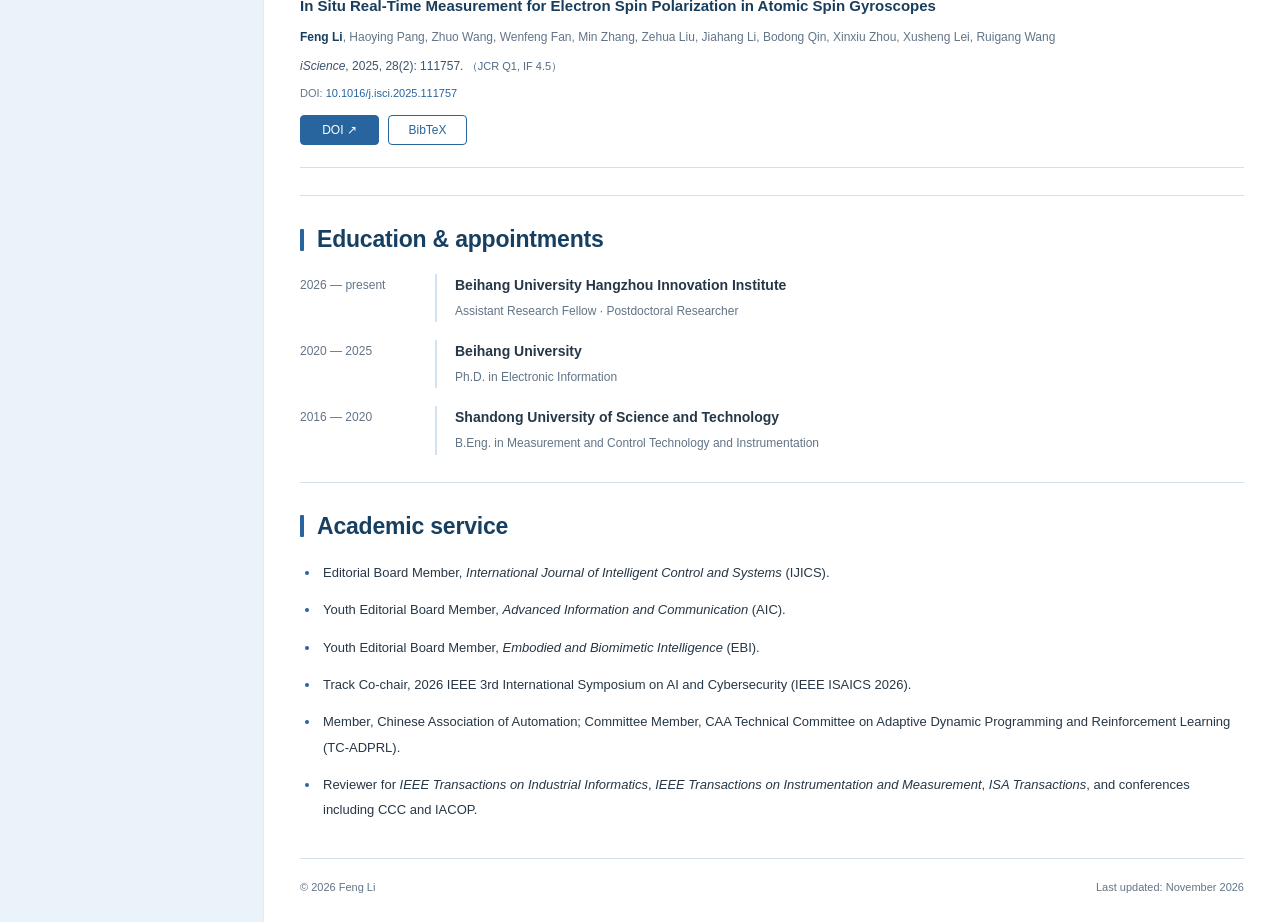
==== commit 5e91cb48: "Add official Google Scholar icon beside the profile link" ====
--- a/index.html
+++ b/index.html
@@ -1,7 +1,7 @@
 <!doctype html>
 <html lang="en"><head><meta charset="utf-8"><meta name="viewport" content="width=device-width,initial-scale=1">
 <title>Feng Li | Beihang University</title><meta name="description" content="Feng Li (李峰), Assistant Research Fellow and Postdoctoral Researcher at Beihang University Hangzhou Innovation Institute. AI, intelligent control, and quantum precision sensing.">
-<link rel="icon" href="assets/beihang-seal.jpg?v=5301e7c4b6" type="image/jpeg" sizes="451x451"><link rel="icon" href="assets/favicon.svg?v=5301e7c4b6" type="image/svg+xml" sizes="any"><link rel="stylesheet" href="assets/style.css?v=06b434cf26">
+<link rel="icon" href="assets/beihang-seal.jpg?v=5301e7c4b6" type="image/jpeg" sizes="451x451"><link rel="icon" href="assets/favicon.svg?v=5301e7c4b6" type="image/svg+xml" sizes="any"><link rel="stylesheet" href="assets/style.css?v=965b4f49c9">
 <script>try{document.documentElement.lang=localStorage.getItem('feng-li-language')==='zh'?'zh':'en'}catch{}</script>
 <script defer src="assets/publications.js?v=2ffc577b8e"></script><script defer src="assets/main.js?v=169845bc36"></script>
 <meta property="og:title" content="Feng Li | Beihang University"><meta property="og:description" content="Artificial intelligence, intelligent control, and quantum precision sensing."><meta property="og:type" content="website"><meta property="og:image" content="https://fonx1997.github.io/assets/portrait.jpg">
@@ -20,7 +20,7 @@
       <p class="location"><span aria-hidden="true">⌖</span> <span data-lang="en">Hangzhou, China</span><span data-lang="zh">中国 · 杭州</span></p>
       <div class="profile-links">
         <a href="mailto:buaalf@buaa.edu.cn"><span aria-hidden="true">✉</span> buaalf@buaa.edu.cn</a>
-        <a href="https://scholar.google.com.hk/citations?hl=zh-CN&amp;user=TNCvefQAAAAJ&amp;view_op=list_works&amp;sortby=pubdate" target="_blank" rel="noopener noreferrer" class="scholar-link"><span aria-hidden="true">↗</span><span data-lang="en">Google Scholar</span><span data-lang="zh">谷歌学术</span></a>
+        <a href="https://scholar.google.com.hk/citations?hl=zh-CN&amp;user=TNCvefQAAAAJ&amp;view_op=list_works&amp;sortby=pubdate" target="_blank" rel="noopener noreferrer" class="scholar-link"><img class="scholar-icon" src="assets/google-scholar.png" width="16" height="16" alt=""><span data-lang="en">Google Scholar</span><span data-lang="zh">谷歌学术</span></a>
       </div>
     </div></aside><div class="content-column">
 <main id="main"><section id="about"><div class="section-title"><h1><span data-lang="en">About me</span><span data-lang="zh">学术简介</span></h1></div><div data-lang="en"><p>I am an Assistant Research Fellow and Postdoctoral Researcher at <strong>Beihang University Hangzhou Innovation Institute</strong>, working with Academician <strong>Jiancheng Fang</strong> and Prof. <strong>Jianli Li</strong>. I received my Ph.D. in Electronic Information from Beihang University in 2025, supervised by Prof. <strong>Zhuo Wang</strong>.</p><p>My research connects <strong>artificial intelligence and intelligent control</strong> with <strong>atomic spin inertial sensing and quantum precision measurement</strong>. I develop physics-informed learning, reinforcement learning, adaptive dynamic programming, and digital-twin parallel control for system modeling, state estimation, and multiphysics disturbance compensation.</p></div><div data-lang="zh"><p>我现任<strong>北京航空航天大学杭州创新研究院助理研究员（博士后）</strong>，合作导师为<strong>房建成院士、李建利教授</strong>。2025 年获北京航空航天大学电子信息博士学位，博士生导师为<strong>王卓教授</strong>。</p><p>我的研究围绕<strong>人工智能与智能控制算法</strong>及其在<strong>原子自旋惯性测量、量子精密测量</strong>中的应用展开，重点研究物理约束深度学习、强化学习、自适应动态规划与数字孪生平行控制，开展系统建模、状态估计及多物理场耦合扰动补偿。</p></div></section><section id="research-areas"><div class="section-title"><h2><span data-lang="en">Research areas</span><span data-lang="zh">研究方向</span></h2></div><ul class="home-directions"><li><span data-lang="en">AI & intelligent control</span><span data-lang="zh">人工智能与智能控制</span></li><li><span data-lang="en">Atomic spin inertial sensing</span><span data-lang="zh">原子自旋惯性测量</span></li><li><span data-lang="en">Quantum precision measurement</span><span data-lang="zh">量子精密测量</span></li></ul></section><section><div class="section-title"><h2><span data-lang="en">Selected publications</span><span data-lang="zh">代表性论文</span></h2><a href="publications.html"><span data-lang="en">All 14 papers →</span><span data-lang="zh">全部 14 篇 →</span></a></div><article class="publication" id="paper-scis" data-year="2026" data-search="Digital Twin-Enabled Parallel Stabilization of Electron Spin Polarization in Optically Pumped Hybrid Spin Ensembles Science China Information Sciences first parallel quantum">
--- a/assets/style.css
+++ b/assets/style.css
@@ -58,6 +58,7 @@
 .profile-links { display: grid; gap: 7px; font-size: 13px; margin-top: 14px; }
 .profile-links a { display: flex; align-items: baseline; gap: 9px; overflow-wrap: anywhere; }
 .profile-links span[aria-hidden] { font-size: 18px; line-height: 1; flex-shrink: 0; }
+.scholar-icon { display: block; width: 16px; height: 16px; object-fit: contain; flex-shrink: 0; align-self: center; }
 .content-column { min-width: 0; padding: 31px 36px 25px; }
 section { padding-top: 27px; margin-top: 27px; border-top: 1px solid var(--line); scroll-margin-top: 110px; }
 section:first-child { margin-top: 0; padding-top: 0; border-top: 0; }
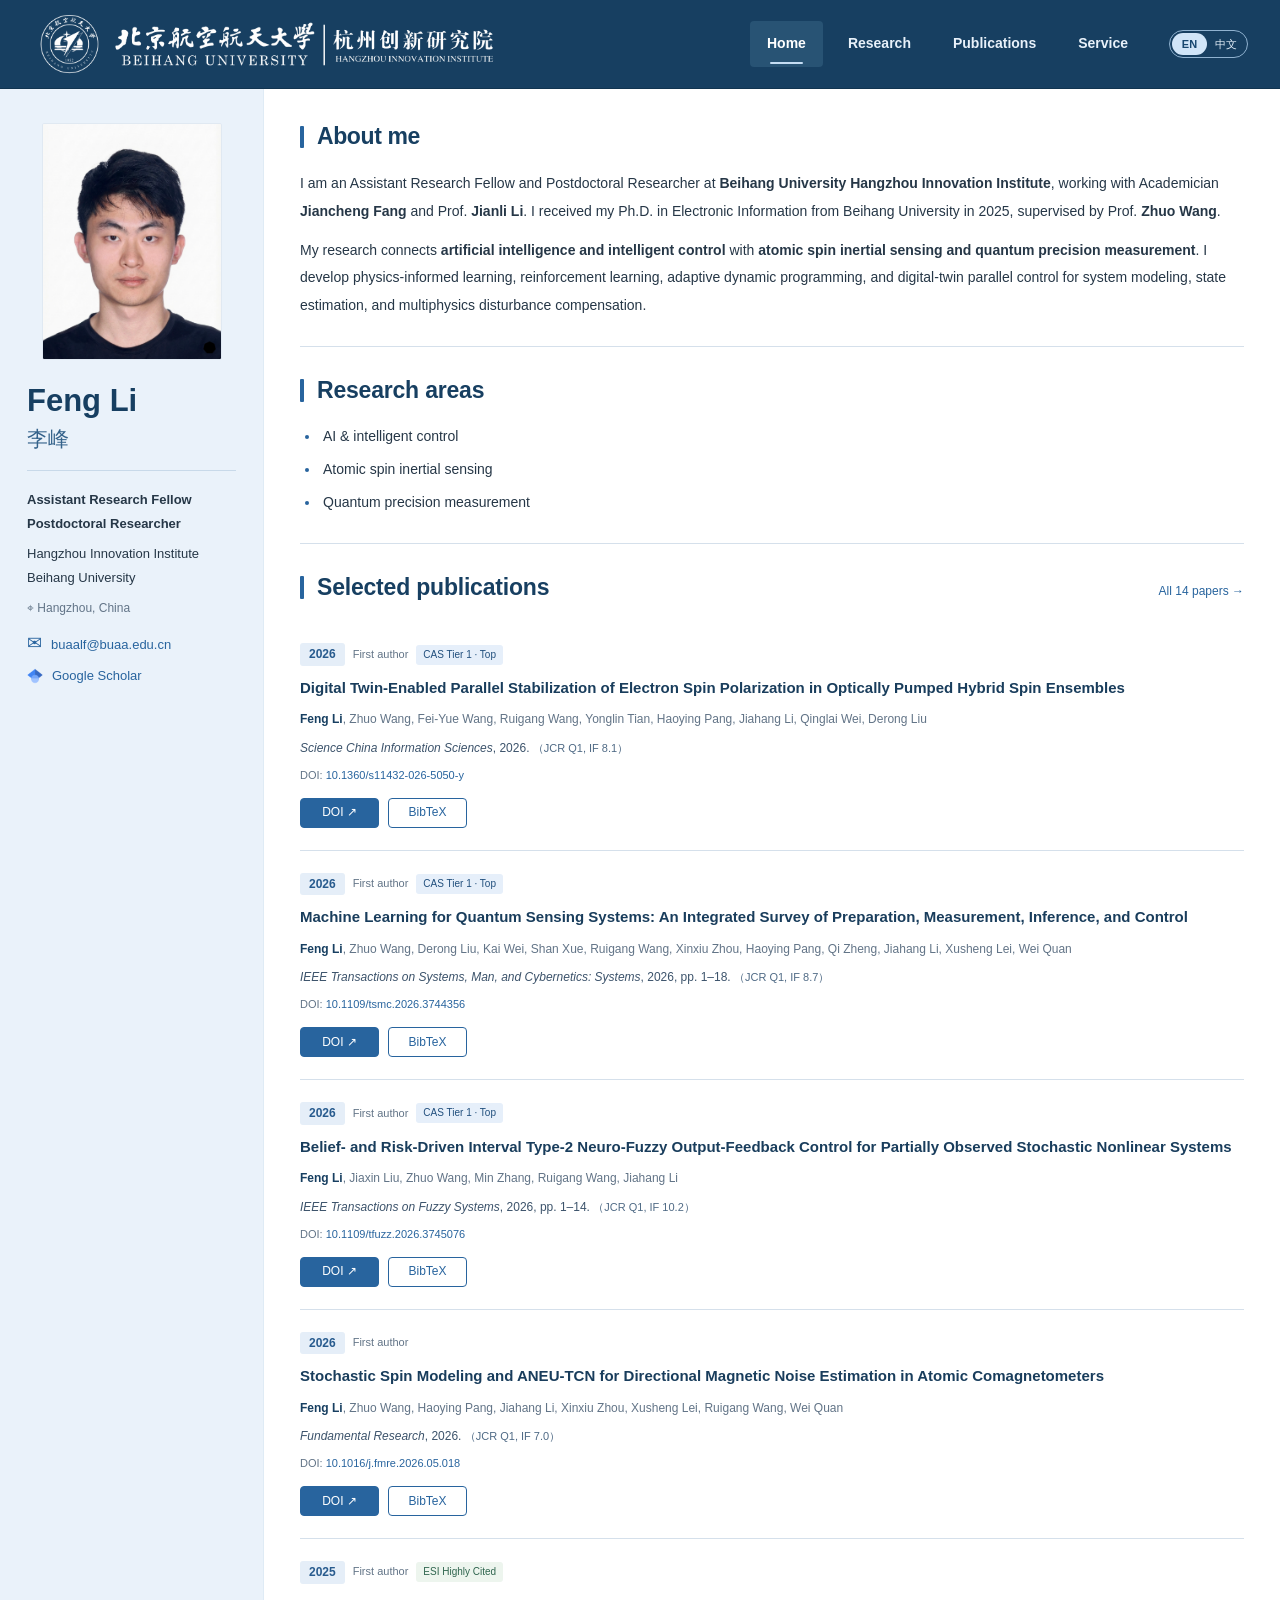
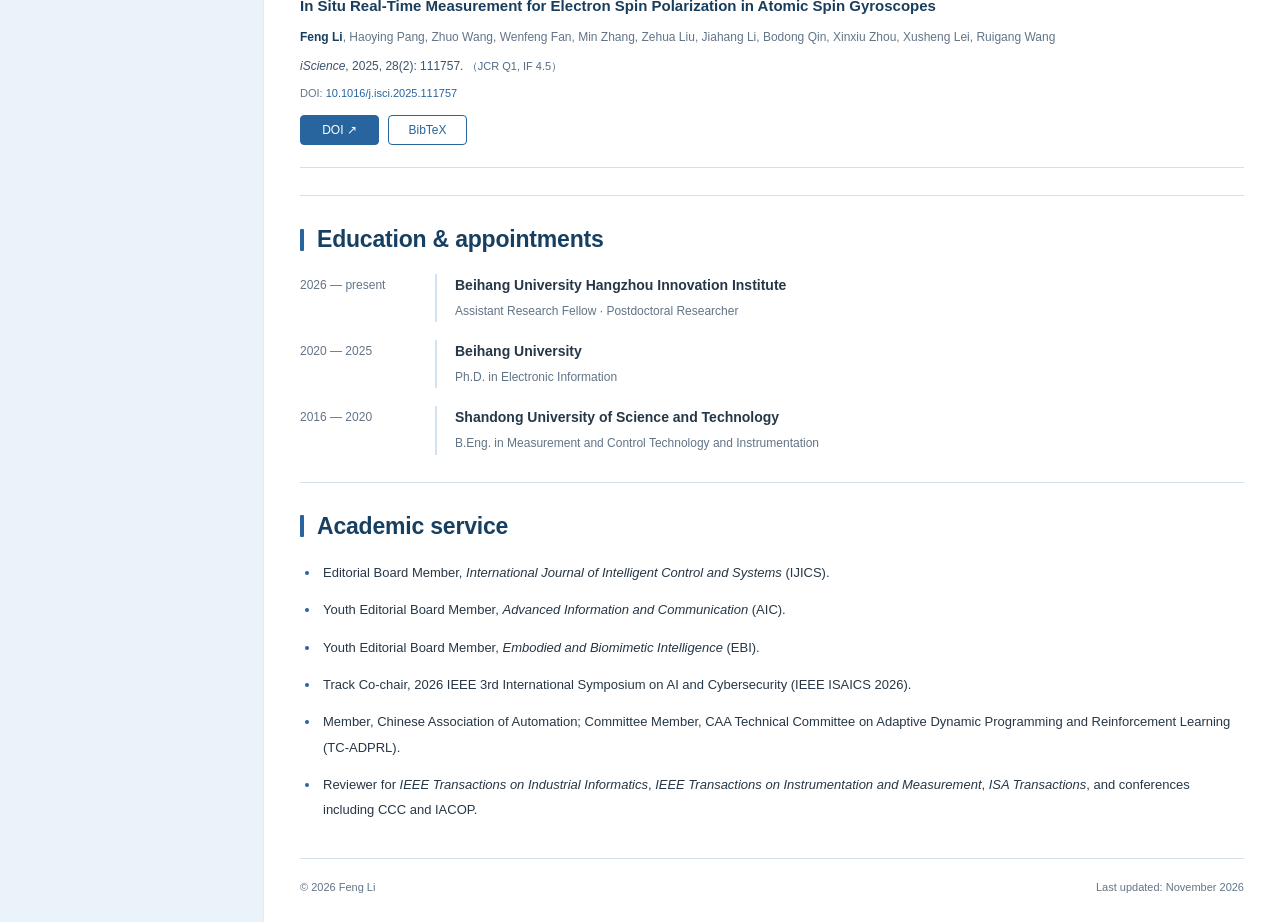
==== commit 9fb6a45f: "Display official Beihang and Hangzhou institute branding side by side" ====
--- a/index.html
+++ b/index.html
@@ -1,16 +1,17 @@
 <!doctype html>
 <html lang="en"><head><meta charset="utf-8"><meta name="viewport" content="width=device-width,initial-scale=1">
 <title>Feng Li | Beihang University</title><meta name="description" content="Feng Li (李峰), Assistant Research Fellow and Postdoctoral Researcher at Beihang University Hangzhou Innovation Institute. AI, intelligent control, and quantum precision sensing.">
-<link rel="icon" href="assets/beihang-seal.jpg?v=5301e7c4b6" type="image/jpeg" sizes="451x451"><link rel="icon" href="assets/favicon.svg?v=5301e7c4b6" type="image/svg+xml" sizes="any"><link rel="stylesheet" href="assets/style.css?v=965b4f49c9">
+<link rel="icon" href="assets/beihang-seal.jpg?v=5301e7c4b6" type="image/jpeg" sizes="451x451"><link rel="icon" href="assets/favicon.svg?v=5301e7c4b6" type="image/svg+xml" sizes="any"><link rel="stylesheet" href="assets/style.css?v=7f55d94847">
 <script>try{document.documentElement.lang=localStorage.getItem('feng-li-language')==='zh'?'zh':'en'}catch{}</script>
 <script defer src="assets/publications.js?v=2ffc577b8e"></script><script defer src="assets/main.js?v=169845bc36"></script>
 <meta property="og:title" content="Feng Li | Beihang University"><meta property="og:description" content="Artificial intelligence, intelligent control, and quantum precision sensing."><meta property="og:type" content="website"><meta property="og:image" content="https://fonx1997.github.io/assets/portrait.jpg">
 <link rel="canonical" href="https://fonx1997.github.io/"></head>
 <body data-page="home"><a class="skip-link" href="#main"><span data-lang="en">Skip to content</span><span data-lang="zh">跳转到正文</span></a>
-<header class="site-header"><div class="header-inner"><a class="university-brand" href="https://www.buaa.edu.cn/" target="_blank" rel="noopener noreferrer" aria-label="北京航空航天大学 / Beihang University">
-        <img class="university-seal" src="assets/beihang-seal.jpg" width="56" height="56" alt="北京航空航天大学校徽 / Beihang University emblem">
-        <span class="university-wordmark"><span class="university-name-zh">北京航空航天大学</span><span class="university-name-en">BEIHANG UNIVERSITY</span></span>
-      </a><nav aria-label="Main navigation"><a href="index.html" data-nav="home" aria-current="page"><span data-lang="en">Home</span><span data-lang="zh">首页</span></a><a href="research.html" data-nav="research"><span data-lang="en">Research</span><span data-lang="zh">研究方向</span></a><a href="publications.html" data-nav="publications"><span data-lang="en">Publications</span><span data-lang="zh">学术论文</span></a><a href="index.html#service" data-nav="service"><span data-lang="en">Service</span><span data-lang="zh">学术服务</span></a></nav>
+<header class="site-header"><div class="header-inner"><div class="institution-brands" role="group" aria-label="所属单位 / Affiliated institutions">
+        <img class="institution-logo" src="assets/beihang-hzii-logo.png" width="2745" height="416" alt="">
+        <a class="institution-link university-brand" href="https://www.buaa.edu.cn/" target="_blank" rel="noopener noreferrer" aria-label="北京航空航天大学 / Beihang University"></a>
+        <a class="institution-link institute-brand" href="https://hzii.buaa.edu.cn/" target="_blank" rel="noopener noreferrer" aria-label="北京航空航天大学杭州创新研究院 / Beihang University Hangzhou Innovation Institute"></a>
+      </div><nav aria-label="Main navigation"><a href="index.html" data-nav="home" aria-current="page"><span data-lang="en">Home</span><span data-lang="zh">首页</span></a><a href="research.html" data-nav="research"><span data-lang="en">Research</span><span data-lang="zh">研究方向</span></a><a href="publications.html" data-nav="publications"><span data-lang="en">Publications</span><span data-lang="zh">学术论文</span></a><a href="index.html#service" data-nav="service"><span data-lang="en">Service</span><span data-lang="zh">学术服务</span></a></nav>
 <div class="language-switch" role="group" aria-label="Website language"><button type="button" data-set-language="en" aria-label="Read in English">EN</button><button type="button" data-set-language="zh" aria-label="切换为中文">中文</button></div></div></header>
 <div class="site-layout"><aside class="profile" aria-label="Researcher profile"><div class="profile-inner">
       <a class="portrait-link" href="index.html" aria-label="Feng Li homepage"><img class="portrait" src="assets/portrait.jpg" width="180" height="237" alt="Feng Li / 李峰"></a>
--- a/assets/style.css
+++ b/assets/style.css
@@ -29,13 +29,13 @@
 img { max-width: 100%; }
 sup { font-size: .7em; }
 .site-header { position: sticky; top: 0; z-index: 20; background: var(--navy); border-bottom: 1px solid #113450; color: white; }
-.header-inner { display: flex; align-items: center; gap: 28px; max-width: 1360px; min-height: 88px; padding: 14px 32px; margin: auto; }
-.university-brand { display: flex; align-items: center; gap: 14px; color: white; flex-shrink: 0; }
-.university-brand:hover { text-decoration: none; }
-.university-seal { display: block; width: 56px; height: 56px; flex-shrink: 0; border-radius: 50%; background: white; }
-.university-wordmark { display: flex; flex-direction: column; gap: 3px; }
-.university-name-zh { font: 600 23px/1.3 'Kaiti SC', STKaiti, 'Songti SC', serif; letter-spacing: 2px; white-space: nowrap; }
-.university-name-en { font: 600 10px/1.4 Georgia, serif; letter-spacing: 2.5px; white-space: nowrap; }
+.header-inner { display: flex; align-items: center; gap: 24px; max-width: 1360px; min-height: 88px; padding: 8px 32px; margin: auto; }
+.institution-brands { position: relative; width: 470px; max-width: 100%; flex-shrink: 0; }
+.institution-logo { display: block; width: 100%; height: auto; }
+.institution-link { position: absolute; top: 0; bottom: 0; border-radius: 3px; }
+.institution-link:hover { background: #ffffff06; }
+.university-brand { left: 0; width: 62%; }
+.institute-brand { right: 0; width: 38%; }
 .site-header nav { display: flex; align-items: stretch; gap: 8px; margin-left: auto; }
 .site-header nav a { display: flex; align-items: center; justify-content: center; position: relative; padding: 10px 17px; color: #e8f1fa; font-size: 14px; font-weight: 550; white-space: nowrap; border-radius: 4px; transition: background .18s; }
 .site-header nav a:hover { text-decoration: none; background: #244f74; color: white; }
@@ -145,9 +145,7 @@
 .visually-hidden { position: absolute; width: 1px; height: 1px; padding: 0; margin: -1px; overflow: hidden; clip: rect(0,0,0,0); white-space: nowrap; border: 0; }
 @media (max-width: 1100px) {
   .header-inner { gap: 17px; padding: 13px 24px; }
-  .university-name-zh { font-size: 21px; letter-spacing: 1px; }
-  .university-name-en { font-size: 9px; letter-spacing: 1.9px; }
-  .university-seal { width: 50px; height: 50px; }
+  .institution-brands { width: 410px; }
   .site-header nav { gap: 3px; }
   .site-header nav a { font-size: 13px; padding: 10px 12px; }
   .site-layout { grid-template-columns: 235px minmax(0,1fr); }
@@ -155,13 +153,16 @@
   .profile-links { font-size: 12px; }
   .content-column { padding: 28px; }
 }
+@media (min-width: 821px) and (max-width: 960px) {
+  .institution-brands { width: 330px; }
+  .header-inner { gap: 14px; }
+  .site-header nav a { padding-left: 10px; padding-right: 10px; }
+}
 @media (max-width: 820px) {
   html { scroll-padding-top: 18px; }
   .site-header { position: static; }
   .header-inner { display: grid; grid-template-columns: minmax(0,1fr) auto; gap: 16px 12px; padding: 17px 22px 0; }
-  .university-seal { width: 45px; height: 45px; }
-  .university-name-zh { font-size: 20px; }
-  .university-name-en { font-size: 9px; letter-spacing: 1.8px; }
+  .institution-brands { width: 100%; }
   .site-header nav { grid-column: 1/-1; grid-row: 2; justify-content: space-between; width: 100%; gap: 3px; margin: 0; }
   .site-header nav a { flex: 1; font-size: 13px; padding: 12px 8px 14px; border-radius: 4px 4px 0 0; }
   .site-header nav a[aria-current]::after { bottom: 0; }
@@ -223,10 +224,6 @@
 }
 @media (max-width: 380px) {
   .header-inner { padding: 14px 15px 0; gap: 14px 9px; }
-  .university-brand { gap: 9px; }
-  .university-seal { width: 37px; height: 37px; }
-  .university-name-zh { font-size: 16px; letter-spacing: .5px; }
-  .university-name-en { font-size: 7px; letter-spacing: 1.4px; }
   .language-switch button { min-width: 29px; padding: 2px 5px; font-size: 10px; }
   .site-header nav a { padding-left: 5px; padding-right: 5px; font-size: 11px; }
   .profile-inner { grid-template-columns: 83px minmax(0,1fr); gap: 0 16px; padding: 21px 17px; }
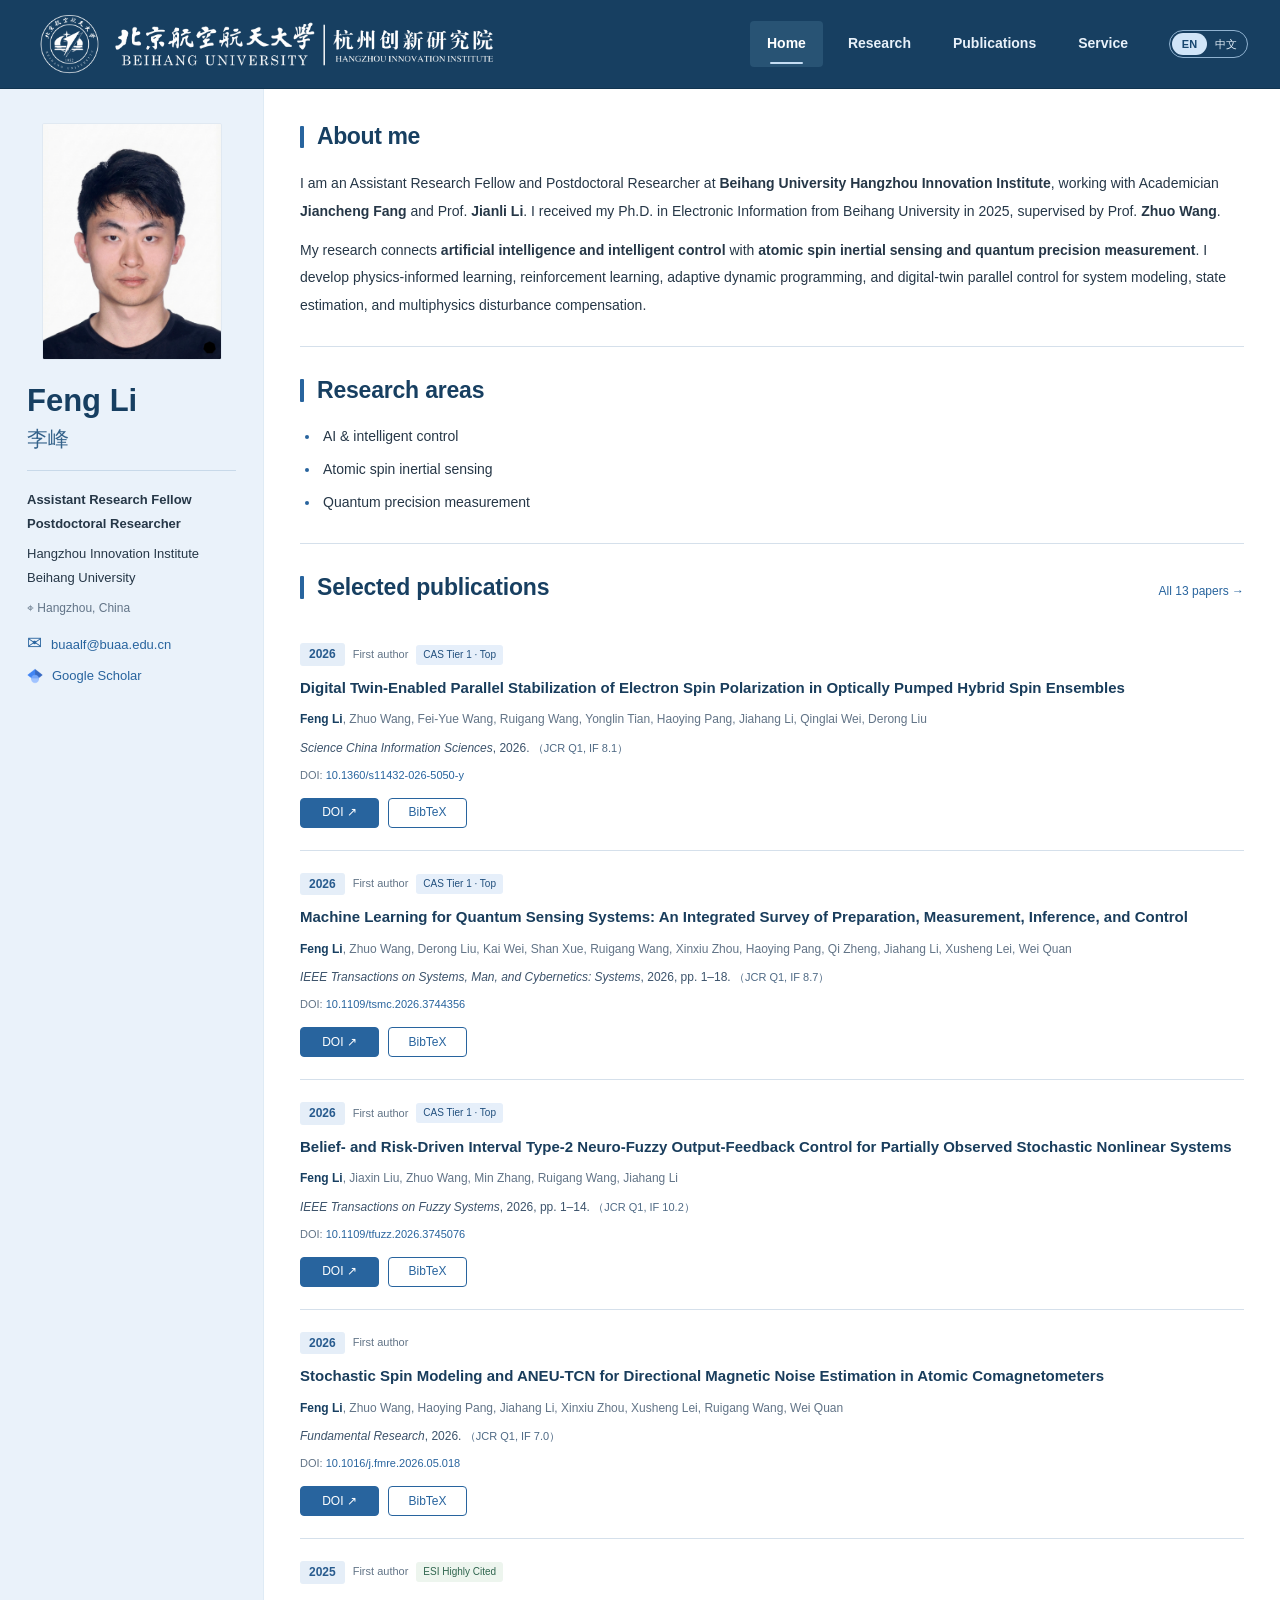
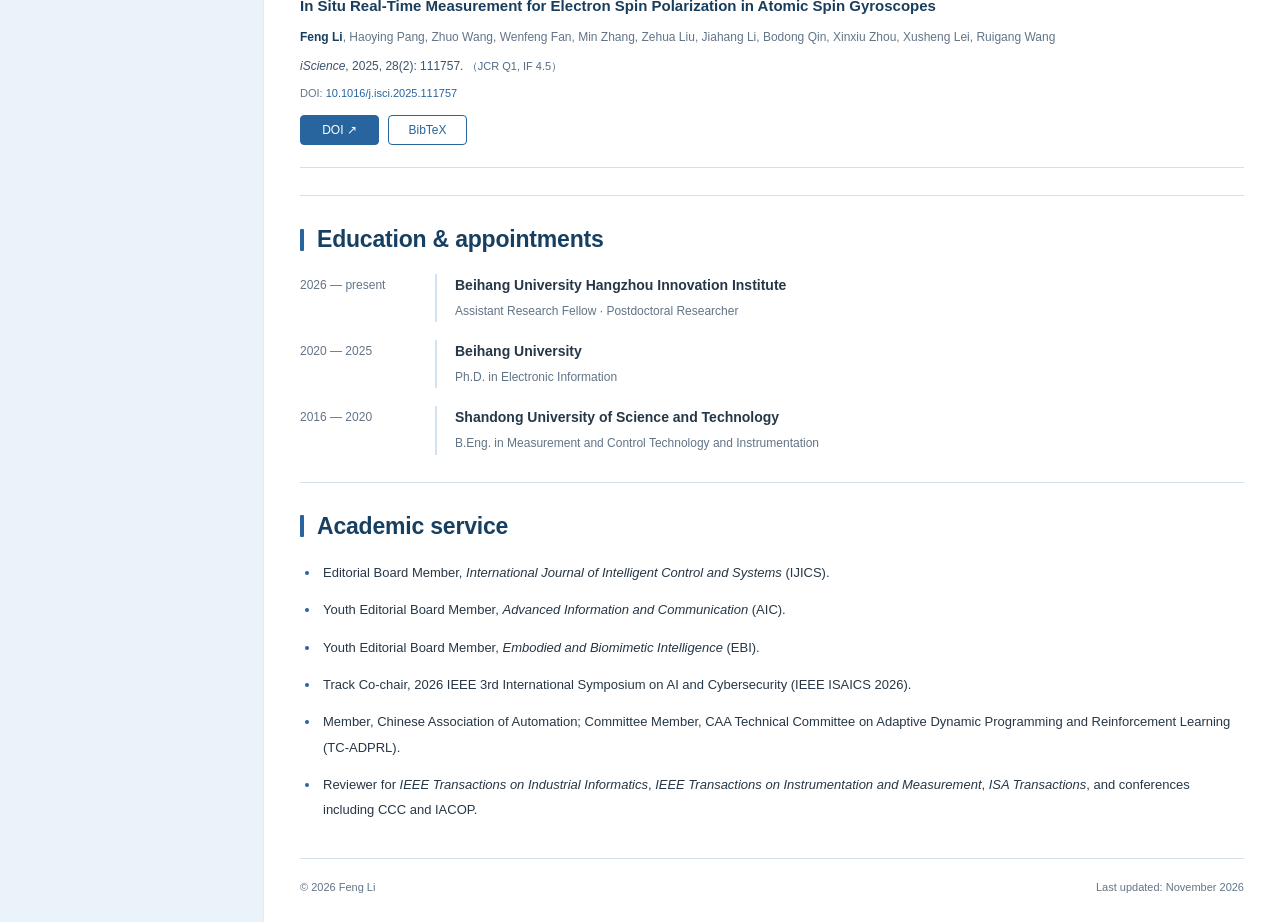
==== commit aa3436eb: "Remove unaccepted QST manuscript and update publication totals" ====
--- a/index.html
+++ b/index.html
@@ -3,7 +3,7 @@
 <title>Feng Li | Beihang University</title><meta name="description" content="Feng Li (李峰), Assistant Research Fellow and Postdoctoral Researcher at Beihang University Hangzhou Innovation Institute. AI, intelligent control, and quantum precision sensing.">
 <link rel="icon" href="assets/beihang-seal.jpg?v=5301e7c4b6" type="image/jpeg" sizes="451x451"><link rel="icon" href="assets/favicon.svg?v=5301e7c4b6" type="image/svg+xml" sizes="any"><link rel="stylesheet" href="assets/style.css?v=7f55d94847">
 <script>try{document.documentElement.lang=localStorage.getItem('feng-li-language')==='zh'?'zh':'en'}catch{}</script>
-<script defer src="assets/publications.js?v=2ffc577b8e"></script><script defer src="assets/main.js?v=169845bc36"></script>
+<script defer src="assets/publications.js?v=6a8e5cdddd"></script><script defer src="assets/main.js?v=169845bc36"></script>
 <meta property="og:title" content="Feng Li | Beihang University"><meta property="og:description" content="Artificial intelligence, intelligent control, and quantum precision sensing."><meta property="og:type" content="website"><meta property="og:image" content="https://fonx1997.github.io/assets/portrait.jpg">
 <link rel="canonical" href="https://fonx1997.github.io/"></head>
 <body data-page="home"><a class="skip-link" href="#main"><span data-lang="en">Skip to content</span><span data-lang="zh">跳转到正文</span></a>
@@ -24,7 +24,7 @@
         <a href="https://scholar.google.com.hk/citations?hl=zh-CN&amp;user=TNCvefQAAAAJ&amp;view_op=list_works&amp;sortby=pubdate" target="_blank" rel="noopener noreferrer" class="scholar-link"><img class="scholar-icon" src="assets/google-scholar.png" width="16" height="16" alt=""><span data-lang="en">Google Scholar</span><span data-lang="zh">谷歌学术</span></a>
       </div>
     </div></aside><div class="content-column">
-<main id="main"><section id="about"><div class="section-title"><h1><span data-lang="en">About me</span><span data-lang="zh">学术简介</span></h1></div><div data-lang="en"><p>I am an Assistant Research Fellow and Postdoctoral Researcher at <strong>Beihang University Hangzhou Innovation Institute</strong>, working with Academician <strong>Jiancheng Fang</strong> and Prof. <strong>Jianli Li</strong>. I received my Ph.D. in Electronic Information from Beihang University in 2025, supervised by Prof. <strong>Zhuo Wang</strong>.</p><p>My research connects <strong>artificial intelligence and intelligent control</strong> with <strong>atomic spin inertial sensing and quantum precision measurement</strong>. I develop physics-informed learning, reinforcement learning, adaptive dynamic programming, and digital-twin parallel control for system modeling, state estimation, and multiphysics disturbance compensation.</p></div><div data-lang="zh"><p>我现任<strong>北京航空航天大学杭州创新研究院助理研究员（博士后）</strong>，合作导师为<strong>房建成院士、李建利教授</strong>。2025 年获北京航空航天大学电子信息博士学位，博士生导师为<strong>王卓教授</strong>。</p><p>我的研究围绕<strong>人工智能与智能控制算法</strong>及其在<strong>原子自旋惯性测量、量子精密测量</strong>中的应用展开，重点研究物理约束深度学习、强化学习、自适应动态规划与数字孪生平行控制，开展系统建模、状态估计及多物理场耦合扰动补偿。</p></div></section><section id="research-areas"><div class="section-title"><h2><span data-lang="en">Research areas</span><span data-lang="zh">研究方向</span></h2></div><ul class="home-directions"><li><span data-lang="en">AI & intelligent control</span><span data-lang="zh">人工智能与智能控制</span></li><li><span data-lang="en">Atomic spin inertial sensing</span><span data-lang="zh">原子自旋惯性测量</span></li><li><span data-lang="en">Quantum precision measurement</span><span data-lang="zh">量子精密测量</span></li></ul></section><section><div class="section-title"><h2><span data-lang="en">Selected publications</span><span data-lang="zh">代表性论文</span></h2><a href="publications.html"><span data-lang="en">All 14 papers →</span><span data-lang="zh">全部 14 篇 →</span></a></div><article class="publication" id="paper-scis" data-year="2026" data-search="Digital Twin-Enabled Parallel Stabilization of Electron Spin Polarization in Optically Pumped Hybrid Spin Ensembles Science China Information Sciences first parallel quantum">
+<main id="main"><section id="about"><div class="section-title"><h1><span data-lang="en">About me</span><span data-lang="zh">学术简介</span></h1></div><div data-lang="en"><p>I am an Assistant Research Fellow and Postdoctoral Researcher at <strong>Beihang University Hangzhou Innovation Institute</strong>, working with Academician <strong>Jiancheng Fang</strong> and Prof. <strong>Jianli Li</strong>. I received my Ph.D. in Electronic Information from Beihang University in 2025, supervised by Prof. <strong>Zhuo Wang</strong>.</p><p>My research connects <strong>artificial intelligence and intelligent control</strong> with <strong>atomic spin inertial sensing and quantum precision measurement</strong>. I develop physics-informed learning, reinforcement learning, adaptive dynamic programming, and digital-twin parallel control for system modeling, state estimation, and multiphysics disturbance compensation.</p></div><div data-lang="zh"><p>我现任<strong>北京航空航天大学杭州创新研究院助理研究员（博士后）</strong>，合作导师为<strong>房建成院士、李建利教授</strong>。2025 年获北京航空航天大学电子信息博士学位，博士生导师为<strong>王卓教授</strong>。</p><p>我的研究围绕<strong>人工智能与智能控制算法</strong>及其在<strong>原子自旋惯性测量、量子精密测量</strong>中的应用展开，重点研究物理约束深度学习、强化学习、自适应动态规划与数字孪生平行控制，开展系统建模、状态估计及多物理场耦合扰动补偿。</p></div></section><section id="research-areas"><div class="section-title"><h2><span data-lang="en">Research areas</span><span data-lang="zh">研究方向</span></h2></div><ul class="home-directions"><li><span data-lang="en">AI & intelligent control</span><span data-lang="zh">人工智能与智能控制</span></li><li><span data-lang="en">Atomic spin inertial sensing</span><span data-lang="zh">原子自旋惯性测量</span></li><li><span data-lang="en">Quantum precision measurement</span><span data-lang="zh">量子精密测量</span></li></ul></section><section><div class="section-title"><h2><span data-lang="en">Selected publications</span><span data-lang="zh">代表性论文</span></h2><a href="publications.html"><span data-lang="en">All 13 papers →</span><span data-lang="zh">全部 13 篇 →</span></a></div><article class="publication" id="paper-scis" data-year="2026" data-search="Digital Twin-Enabled Parallel Stabilization of Electron Spin Polarization in Optically Pumped Hybrid Spin Ensembles Science China Information Sciences first parallel quantum">
       <div class="publication-topline"><span class="publication-year">2026</span><span class="role"><span data-lang="en">First author</span><span data-lang="zh">第一作者</span></span><span class="badge top"><span data-lang="en">CAS Tier 1 · Top</span><span data-lang="zh">中科院一区 Top</span></span></div>
       <h3><a href="https://www.sciengine.com/doi/10.1360/s11432-026-5050-y" target="_blank" rel="noopener noreferrer">Digital Twin-Enabled Parallel Stabilization of Electron Spin Polarization in Optically Pumped Hybrid Spin Ensembles</a></h3><p class="authors"><strong>Feng Li</strong>, Zhuo Wang, Fei-Yue Wang, Ruigang Wang, Yonglin Tian, Haoying Pang, Jiahang Li, Qinglai Wei, Derong Liu</p>
       <p class="journal"><i>Science China Information Sciences</i>, 2026. <span class="metrics">（JCR Q1, IF 8.1）</span></p><p class="publication-doi">DOI: <a href="https://doi.org/10.1360/s11432-026-5050-y" target="_blank" rel="noopener noreferrer">10.1360/s11432-026-5050-y</a></p><div class="publication-actions"><a href="https://doi.org/10.1360/s11432-026-5050-y" target="_blank" rel="noopener noreferrer" class="paper-button">DOI ↗</a><button class="text-button" type="button" data-bibtex="scis">BibTeX</button></div>
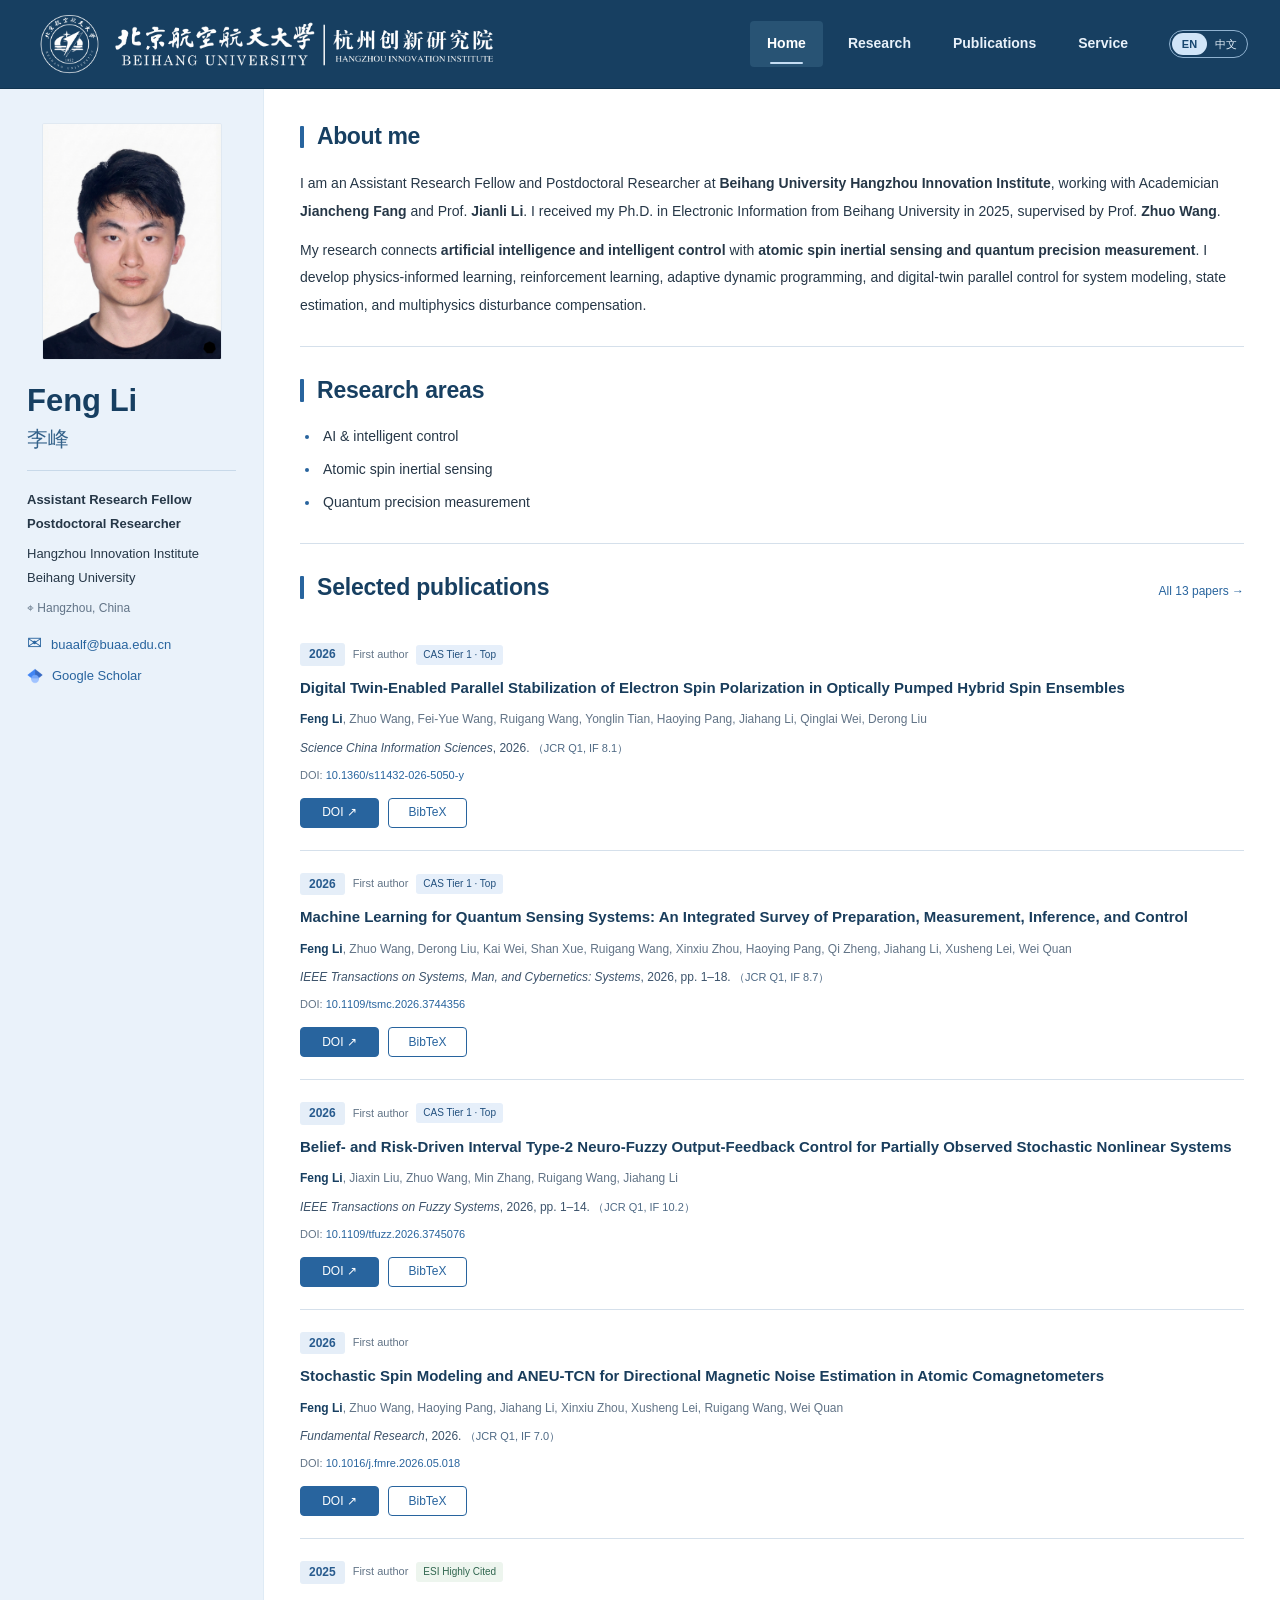
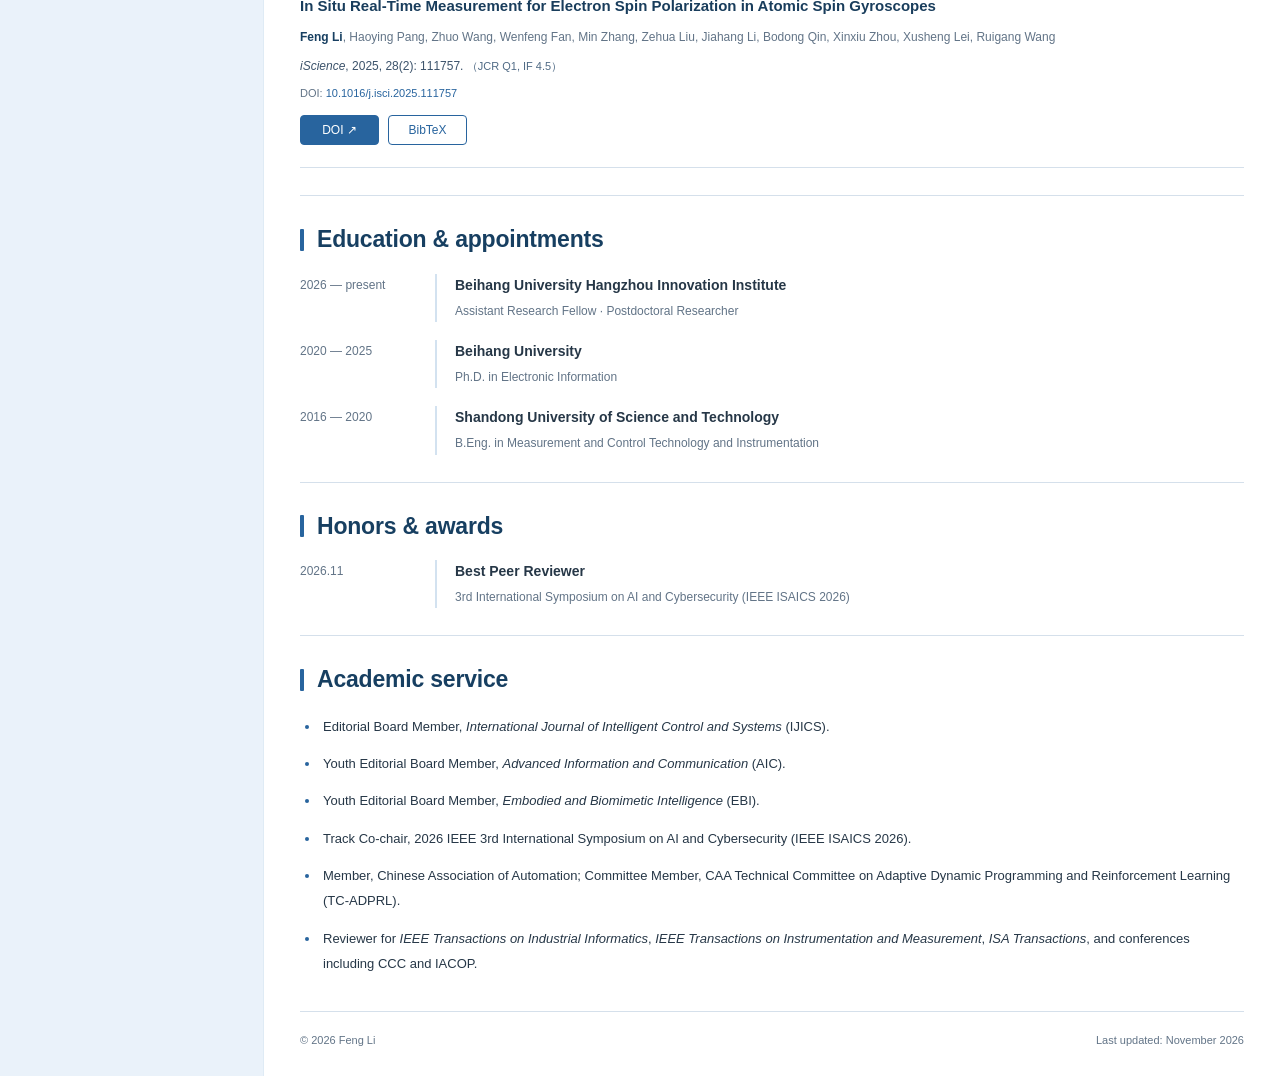
==== commit f5c6e3f5: "Add IEEE ISAICS 2026 Best Peer Reviewer honor" ====
--- a/index.html
+++ b/index.html
@@ -47,7 +47,8 @@
     </article></section><section><div class="section-title"><h2><span data-lang="en">Education & appointments</span><span data-lang="zh">教育及工作经历</span></h2></div><ol class="timeline">
 <li><span class="timeline-date">2026 — <span data-lang="en">present</span><span data-lang="zh">至今</span></span><div><h3><span data-lang="en">Beihang University Hangzhou Innovation Institute</span><span data-lang="zh">北京航空航天大学杭州创新研究院</span></h3><p><span data-lang="en">Assistant Research Fellow · Postdoctoral Researcher</span><span data-lang="zh">助理研究员（博士后）</span></p></div></li>
 <li><span class="timeline-date">2020 — 2025</span><div><h3><span data-lang="en">Beihang University</span><span data-lang="zh">北京航空航天大学</span></h3><p><span data-lang="en">Ph.D. in Electronic Information</span><span data-lang="zh">电子信息 · 工学博士</span></p></div></li>
-<li><span class="timeline-date">2016 — 2020</span><div><h3><span data-lang="en">Shandong University of Science and Technology</span><span data-lang="zh">山东科技大学</span></h3><p><span data-lang="en">B.Eng. in Measurement and Control Technology and Instrumentation</span><span data-lang="zh">测控技术与仪器 · 工学学士</span></p></div></li></ol></section><section id="service"><div class="section-title"><h2><span data-lang="en">Academic service</span><span data-lang="zh">学术服务</span></h2></div><ul class="service-list">
+<li><span class="timeline-date">2016 — 2020</span><div><h3><span data-lang="en">Shandong University of Science and Technology</span><span data-lang="zh">山东科技大学</span></h3><p><span data-lang="en">B.Eng. in Measurement and Control Technology and Instrumentation</span><span data-lang="zh">测控技术与仪器 · 工学学士</span></p></div></li></ol></section><section id="honors"><div class="section-title"><h2><span data-lang="en">Honors & awards</span><span data-lang="zh">荣誉与奖励</span></h2></div><ol class="timeline">
+<li><span class="timeline-date">2026.11</span><div><h3><span data-lang="en">Best Peer Reviewer</span><span data-lang="zh">最佳审稿人奖</span></h3><p><span data-lang="en">3rd International Symposium on AI and Cybersecurity (IEEE ISAICS 2026)</span><span data-lang="zh">2026 年 IEEE 第三届人工智能与网络安全国际会议（IEEE ISAICS 2026）</span></p></div></li></ol></section><section id="service"><div class="section-title"><h2><span data-lang="en">Academic service</span><span data-lang="zh">学术服务</span></h2></div><ul class="service-list">
 <li><span data-lang="en">Editorial Board Member</span><span data-lang="zh">编委</span>, <i>International Journal of Intelligent Control and Systems</i> (IJICS).</li>
 <li><span data-lang="en">Youth Editorial Board Member</span><span data-lang="zh">青年编委</span>, <i>Advanced Information and Communication</i> (AIC).</li>
 <li><span data-lang="en">Youth Editorial Board Member</span><span data-lang="zh">青年编委</span>, <i>Embodied and Biomimetic Intelligence</i> (EBI).</li>
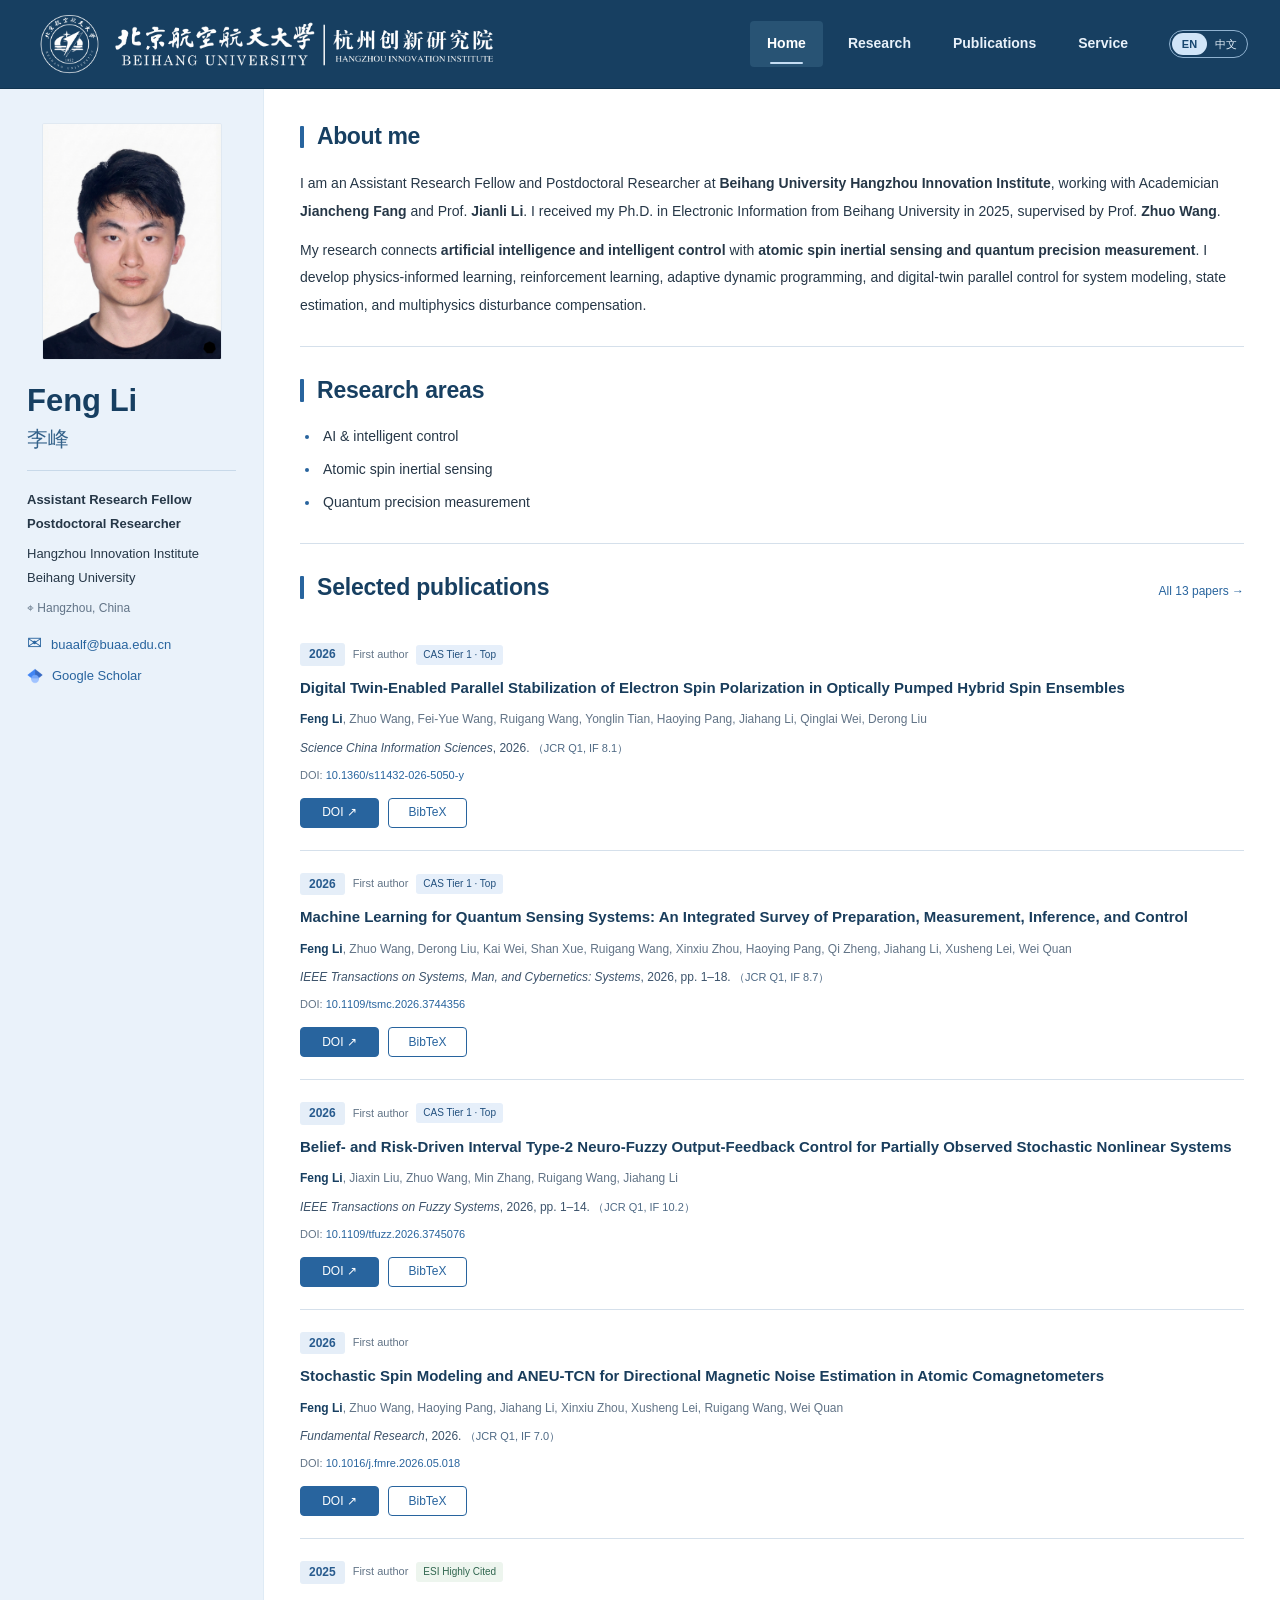
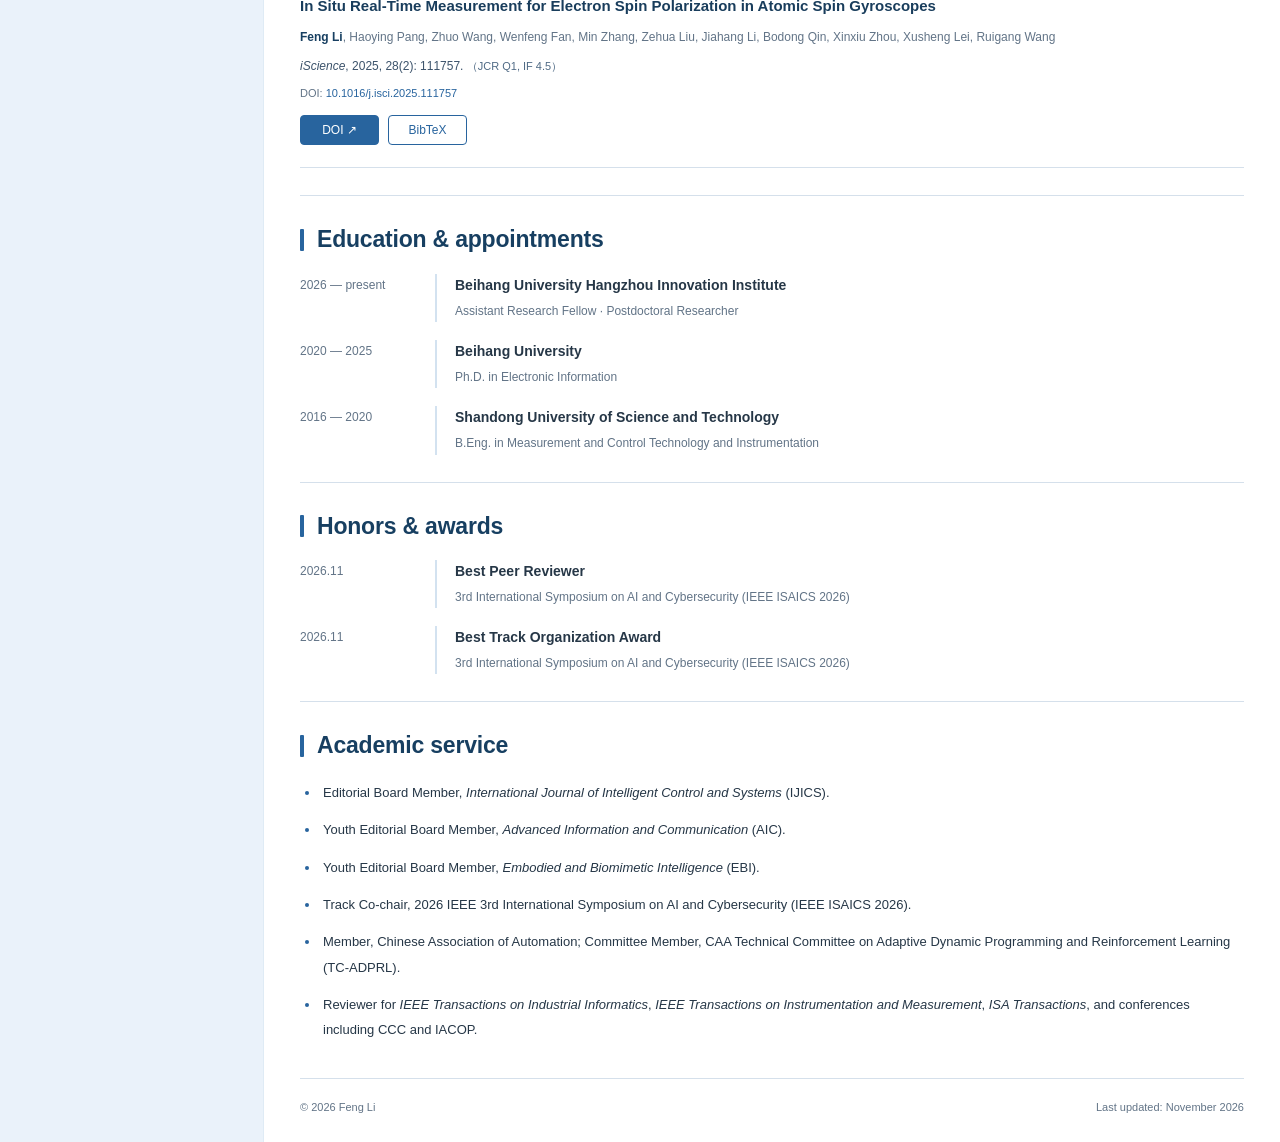
==== commit 3550845c: "Add IEEE ISAICS 2026 Best Track Organization Award" ====
--- a/index.html
+++ b/index.html
@@ -48,7 +48,8 @@
 <li><span class="timeline-date">2026 — <span data-lang="en">present</span><span data-lang="zh">至今</span></span><div><h3><span data-lang="en">Beihang University Hangzhou Innovation Institute</span><span data-lang="zh">北京航空航天大学杭州创新研究院</span></h3><p><span data-lang="en">Assistant Research Fellow · Postdoctoral Researcher</span><span data-lang="zh">助理研究员（博士后）</span></p></div></li>
 <li><span class="timeline-date">2020 — 2025</span><div><h3><span data-lang="en">Beihang University</span><span data-lang="zh">北京航空航天大学</span></h3><p><span data-lang="en">Ph.D. in Electronic Information</span><span data-lang="zh">电子信息 · 工学博士</span></p></div></li>
 <li><span class="timeline-date">2016 — 2020</span><div><h3><span data-lang="en">Shandong University of Science and Technology</span><span data-lang="zh">山东科技大学</span></h3><p><span data-lang="en">B.Eng. in Measurement and Control Technology and Instrumentation</span><span data-lang="zh">测控技术与仪器 · 工学学士</span></p></div></li></ol></section><section id="honors"><div class="section-title"><h2><span data-lang="en">Honors & awards</span><span data-lang="zh">荣誉与奖励</span></h2></div><ol class="timeline">
-<li><span class="timeline-date">2026.11</span><div><h3><span data-lang="en">Best Peer Reviewer</span><span data-lang="zh">最佳审稿人奖</span></h3><p><span data-lang="en">3rd International Symposium on AI and Cybersecurity (IEEE ISAICS 2026)</span><span data-lang="zh">2026 年 IEEE 第三届人工智能与网络安全国际会议（IEEE ISAICS 2026）</span></p></div></li></ol></section><section id="service"><div class="section-title"><h2><span data-lang="en">Academic service</span><span data-lang="zh">学术服务</span></h2></div><ul class="service-list">
+<li><span class="timeline-date">2026.11</span><div><h3><span data-lang="en">Best Peer Reviewer</span><span data-lang="zh">最佳审稿人奖</span></h3><p><span data-lang="en">3rd International Symposium on AI and Cybersecurity (IEEE ISAICS 2026)</span><span data-lang="zh">2026 年 IEEE 第三届人工智能与网络安全国际会议（IEEE ISAICS 2026）</span></p></div></li>
+<li><span class="timeline-date">2026.11</span><div><h3><span data-lang="en">Best Track Organization Award</span><span data-lang="zh">最佳分论坛组织奖</span></h3><p><span data-lang="en">3rd International Symposium on AI and Cybersecurity (IEEE ISAICS 2026)</span><span data-lang="zh">2026 年 IEEE 第三届人工智能与网络安全国际会议（IEEE ISAICS 2026）</span></p></div></li></ol></section><section id="service"><div class="section-title"><h2><span data-lang="en">Academic service</span><span data-lang="zh">学术服务</span></h2></div><ul class="service-list">
 <li><span data-lang="en">Editorial Board Member</span><span data-lang="zh">编委</span>, <i>International Journal of Intelligent Control and Systems</i> (IJICS).</li>
 <li><span data-lang="en">Youth Editorial Board Member</span><span data-lang="zh">青年编委</span>, <i>Advanced Information and Communication</i> (AIC).</li>
 <li><span data-lang="en">Youth Editorial Board Member</span><span data-lang="zh">青年编委</span>, <i>Embodied and Biomimetic Intelligence</i> (EBI).</li>
